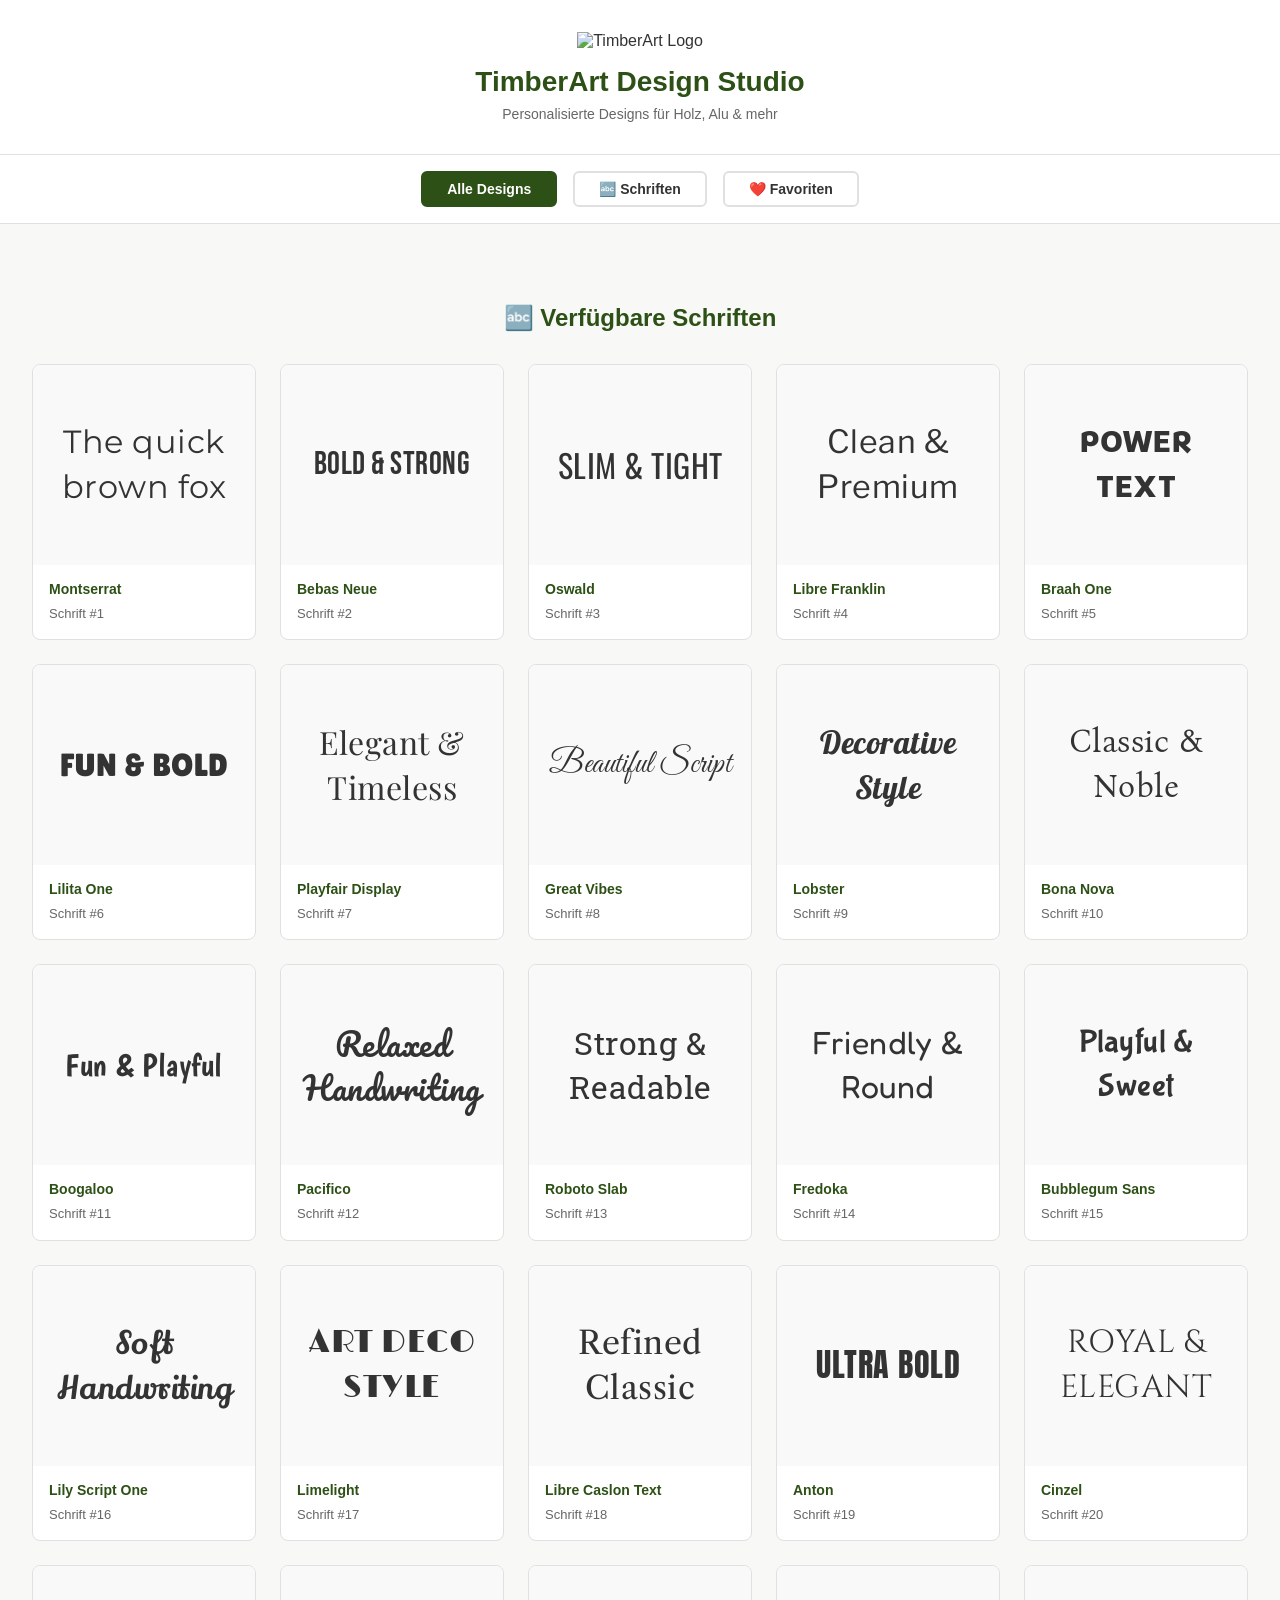
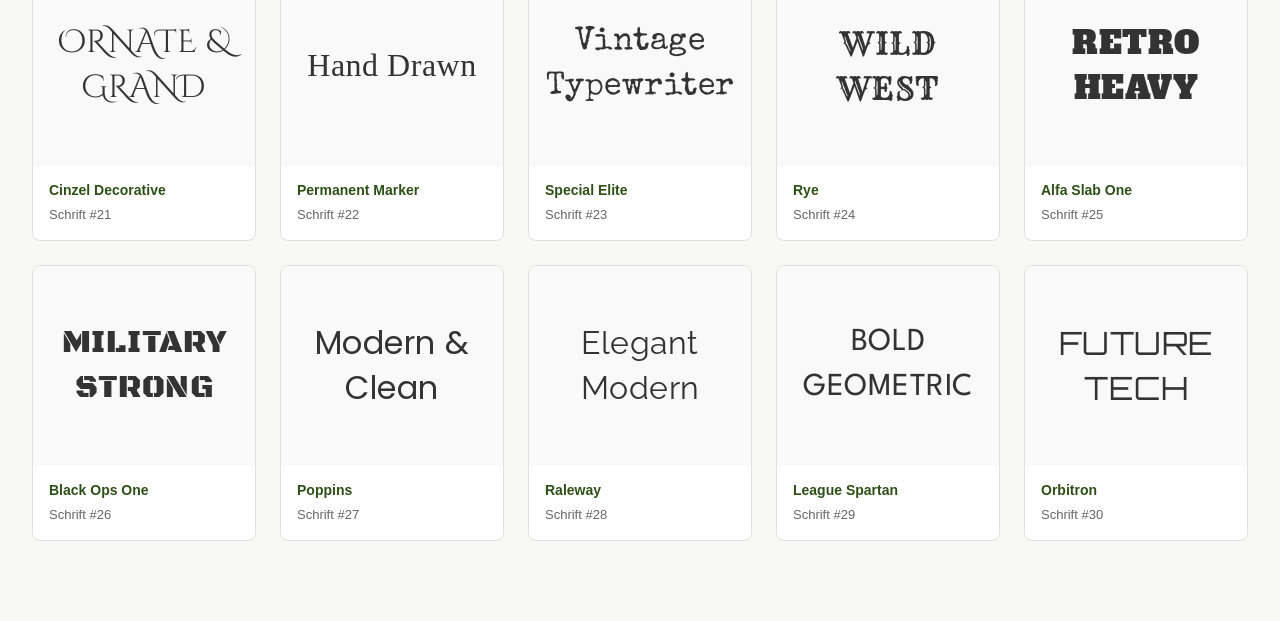
==== index.html @ 87ef123e "Add files via upload" ====
<!DOCTYPE html>
<html lang="de">
<head>
    <meta charset="UTF-8">
    <meta name="viewport" content="width=device-width, initial-scale=1.0">
    <title>TimberArt Design Studio</title>
    <link href="https://fonts.googleapis.com/css2?family=Montserrat:wght@400;600&family=Bebas+Neue&family=Oswald:wght@400;600&family=Libre+Franklin:wght@400;600&family=Braah+One&family=Lilita+One&family=Playfair+Display:wght@400;600&family=Great+Vibes&family=Lobster&family=Bona+Nova:wght@400;600&family=Boogaloo&family=Pacifico&family=Roboto+Slab:wght@400;600&family=Fredoka:wght@400;600&family=Bubblegum+Sans&family=Lily+Script+One&family=Limelight&family=Libre+Caslon+Text&family=Anton&family=Cinzel:wght@400;600&family=Cinzel+Decorative&family=Permanent+Marker&family=Special+Elite&family=Rye&family=Alfa+Slab+One&family=Black+Ops+One&family=Poppins:wght@400;600&family=Raleway:wght@400;600&family=League+Spartan:wght@400;600&family=Orbitron:wght@400;600&display=swap" rel="stylesheet">
    <style>
        * {
            margin: 0;
            padding: 0;
            box-sizing: border-box;
        }

        body {
            font-family: -apple-system, BlinkMacSystemFont, 'Segoe UI', Roboto, sans-serif;
            background: #f8f8f6;
            color: #333;
        }

        /* Header */
        header {
            background: white;
            border-bottom: 1px solid #e0e0e0;
            padding: 2rem;
            text-align: center;
        }

        header img {
            height: 96px;
            margin-bottom: 1rem;
        }

        header h1 {
            font-size: 28px;
            color: #2d5016;
            margin-bottom: 0.5rem;
        }

        header p {
            color: #666;
            font-size: 14px;
        }

        /* Navigation */
        nav {
            background: white;
            border-bottom: 1px solid #e0e0e0;
            padding: 1rem 2rem;
            display: flex;
            gap: 1rem;
            flex-wrap: wrap;
            justify-content: center;
        }

        nav button {
            background: none;
            border: 2px solid #e0e0e0;
            padding: 0.5rem 1.5rem;
            border-radius: 6px;
            cursor: pointer;
            font-size: 14px;
            font-weight: 600;
            transition: all 0.3s ease;
            color: #333;
        }

        nav button:hover {
            border-color: #2d5016;
            color: #2d5016;
        }

        nav button.active {
            background: #2d5016;
            color: white;
            border-color: #2d5016;
        }

        /* Main Content */
        main {
            max-width: 100%;
            padding: 2rem;
        }

        .category-title {
            font-size: 24px;
            color: #2d5016;
            margin-bottom: 2rem;
            text-align: center;
        }

        /* Grid Layouts */
        .grid-5 {
            display: grid;
            grid-template-columns: repeat(5, 1fr);
            gap: 1.5rem;
            margin-bottom: 3rem;
        }

        .grid-4 {
            display: grid;
            grid-template-columns: repeat(4, 1fr);
            gap: 1.5rem;
            margin-bottom: 3rem;
        }

        .grid-3 {
            display: grid;
            grid-template-columns: repeat(3, 1fr);
            gap: 1.5rem;
            margin-bottom: 3rem;
        }

        .grid-2 {
            display: grid;
            grid-template-columns: repeat(2, 1fr);
            gap: 1.5rem;
            margin-bottom: 3rem;
        }

        /* Design Cards */
        .design-card, .font-card {
            background: white;
            border-radius: 8px;
            overflow: hidden;
            cursor: pointer;
            transition: all 0.3s ease;
            border: 1px solid #e0e0e0;
            display: flex;
            flex-direction: column;
        }

        .design-card:hover, .font-card:hover {
            transform: translateY(-4px);
            box-shadow: 0 8px 24px rgba(45, 80, 22, 0.12);
            border-color: #2d5016;
        }

        .design-card img, .font-card .preview {
            width: 100%;
            height: 200px;
            object-fit: contain;
            background: #f9f9f9;
            display: flex;
            align-items: center;
            justify-content: center;
        }

        .design-card .info, .font-card .info {
            padding: 1rem;
            flex-grow: 1;
            display: flex;
            flex-direction: column;
        }

        .design-card .name, .font-card .name {
            font-weight: 600;
            color: #2d5016;
            margin-bottom: 0.5rem;
            font-size: 14px;
        }

        .design-card .description, .font-card .description {
            font-size: 13px;
            color: #666;
            line-height: 1.4;
            flex-grow: 1;
        }

        /* Favorites */
        .favorite-btn {
            position: absolute;
            top: 10px;
            right: 10px;
            background: rgba(255, 255, 255, 0.9);
            border: none;
            width: 36px;
            height: 36px;
            border-radius: 50%;
            cursor: pointer;
            font-size: 18px;
            display: flex;
            align-items: center;
            justify-content: center;
            transition: all 0.2s ease;
        }

        .design-card {
            position: relative;
        }

        .favorite-btn:hover {
            background: white;
            transform: scale(1.1);
        }

        /* Modal */
        .modal {
            display: none;
            position: fixed;
            top: 0;
            left: 0;
            width: 100%;
            height: 100%;
            background: rgba(0, 0, 0, 0.5);
            z-index: 1000;
            align-items: center;
            justify-content: center;
        }

        .modal.active {
            display: flex;
        }

        .modal-content {
            background: white;
            border-radius: 12px;
            max-width: 800px;
            width: 90%;
            max-height: 90vh;
            overflow-y: auto;
            padding: 2rem;
            position: relative;
        }

        .modal-close {
            position: absolute;
            top: 1rem;
            right: 1rem;
            background: none;
            border: none;
            font-size: 24px;
            cursor: pointer;
            color: #666;
        }

        .modal-close:hover {
            color: #2d5016;
        }

        /* Two-Step Modal */
        .modal-step {
            display: none;
        }

        .modal-step.active {
            display: block;
        }

        .modal-step h2 {
            color: #2d5016;
            margin-bottom: 1.5rem;
            font-size: 20px;
        }

        .modal-preview-grid {
            display: grid;
            grid-template-columns: repeat(2, 1fr);
            gap: 1rem;
            margin-bottom: 2rem;
        }

        .modal-preview-item {
            cursor: pointer;
            border: 2px solid #e0e0e0;
            border-radius: 8px;
            padding: 1.5rem;
            text-align: center;
            transition: all 0.2s ease;
            background: #f9f9f9;
        }

        .modal-preview-item:hover {
            border-color: #2d5016;
            background: #f0f8f0;
        }

        .modal-preview-item.selected {
            border-color: #2d5016;
            background: #e8f5e9;
        }

        .modal-preview-item .font-sample {
            font-size: 48px;
            font-weight: 400;
            margin-bottom: 1rem;
            letter-spacing: 1px;
        }

        .modal-preview-item .label {
            font-size: 12px;
            color: #666;
            font-weight: 600;
        }

        /* Form */
        .order-form {
            background: #f9f9f9;
            padding: 1.5rem;
            border-radius: 8px;
            margin-top: 2rem;
        }

        .form-group {
            margin-bottom: 1.5rem;
        }

        .form-group label {
            display: block;
            margin-bottom: 0.5rem;
            font-weight: 600;
            color: #333;
            font-size: 14px;
        }

        .form-group input,
        .form-group select,
        .form-group textarea {
            width: 100%;
            padding: 0.75rem;
            border: 1px solid #ddd;
            border-radius: 6px;
            font-family: inherit;
            font-size: 14px;
            resize: vertical;
        }

        .form-group textarea {
            min-height: 100px;
        }

        .form-group input:focus,
        .form-group select:focus,
        .form-group textarea:focus {
            outline: none;
            border-color: #2d5016;
            box-shadow: 0 0 0 3px rgba(45, 80, 22, 0.1);
        }

        /* Buttons */
        .btn-primary {
            background: #2d5016;
            color: white;
            border: none;
            padding: 0.75rem 1.5rem;
            border-radius: 6px;
            font-weight: 600;
            cursor: pointer;
            font-size: 14px;
            transition: background 0.3s ease;
        }

        .btn-primary:hover {
            background: #1f3610;
        }

        .btn-secondary {
            background: #e0e0e0;
            color: #333;
            border: none;
            padding: 0.75rem 1.5rem;
            border-radius: 6px;
            font-weight: 600;
            cursor: pointer;
            font-size: 14px;
            transition: background 0.3s ease;
            margin-right: 0.5rem;
        }

        .btn-secondary:hover {
            background: #d0d0d0;
        }

        .modal-buttons {
            display: flex;
            gap: 1rem;
            margin-top: 2rem;
            justify-content: flex-end;
        }

        /* Responsive */
        @media (max-width: 1024px) {
            .grid-5 {
                grid-template-columns: repeat(4, 1fr);
            }
            .grid-4 {
                grid-template-columns: repeat(3, 1fr);
            }
        }

        @media (max-width: 768px) {
            .grid-5, .grid-4, .grid-3 {
                grid-template-columns: repeat(2, 1fr);
            }
            .modal-preview-grid {
                grid-template-columns: 1fr;
            }
            header {
                padding: 1.5rem;
            }
            header img {
                height: 72px;
            }
            main {
                padding: 1rem;
            }
            nav {
                padding: 0.75rem;
                gap: 0.5rem;
            }
            nav button {
                padding: 0.5rem 1rem;
                font-size: 12px;
            }
        }

        @media (max-width: 480px) {
            .grid-5, .grid-4, .grid-3, .grid-2 {
                grid-template-columns: repeat(2, 1fr);
            }
            header h1 {
                font-size: 20px;
            }
            .category-title {
                font-size: 18px;
            }
        }

        .loading {
            text-align: center;
            color: #666;
            padding: 2rem;
        }

        .spinner {
            display: inline-block;
            width: 20px;
            height: 20px;
            border: 3px solid #e0e0e0;
            border-top-color: #2d5016;
            border-radius: 50%;
            animation: spin 0.8s linear infinite;
            margin-right: 0.5rem;
        }

        @keyframes spin {
            to { transform: rotate(360deg); }
        }
    </style>
</head>
<body>
    <header>
        <img id="logo" src="" alt="TimberArt Logo">
        <h1>TimberArt Design Studio</h1>
        <p>Personalisierte Designs für Holz, Alu & mehr</p>
    </header>

    <nav>
        <button class="nav-btn active" data-category="all">Alle Designs</button>
        <button class="nav-btn" data-category="designs">Design-Kategorien</button>
        <button class="nav-btn" data-category="schriften">🔤 Schriften</button>
        <button class="nav-btn" data-category="favorites">❤️ Favoriten</button>
    </nav>

    <main>
        <div id="content"></div>
    </main>

    <!-- Image Preview Modal -->
    <div id="imageModal" class="modal" style="display: none;">
        <div class="modal-content" style="max-width: 700px;">
            <button class="modal-close" onclick="closeImageModal()">✕</button>
            <img id="modalImage" src="" alt="Design" style="width: 100%; height: auto; margin-bottom: 1rem; border-radius: 8px;">
            <h2 id="modalTitle" style="font-size: 20px; margin-bottom: 0.5rem;"></h2>
            <p id="modalCategory" style="font-size: 12px; color: #666; margin-bottom: 1.5rem;"></p>
            <button class="btn-primary" onclick="closeImageModal(); openModal('font', {}, 0)" style="width: 100%; padding: 1rem; background: #2d5016; color: white; border: none; border-radius: 6px; cursor: pointer; font-weight: 600;">Zur Schrift-Vorschau</button>
        </div>
    </div>

    <!-- Modal -->
    <div id="modal" class="modal">
        <div class="modal-content">
            <button class="modal-close" onclick="closeModal()">✕</button>
            
            <!-- Step 1: Font Selection with Text Preview -->
            <div id="step1" class="modal-step active">
                <h2>🔤 Schrift Live-Vorschau</h2>
                
                <div style="background: #f9f9f9; padding: 1.5rem; border-radius: 8px; margin-bottom: 2rem;">
                    <label style="display: block; margin-bottom: 0.5rem; font-weight: 600; color: #333; font-size: 14px;">Dein Text (zum Testen):</label>
                    <input type="text" id="customText" placeholder="z.B. HEINZ, Haus Müller, Mein Haustier..." 
                           style="width: 100%; padding: 0.75rem; border: 2px solid #2d5016; border-radius: 6px; font-size: 16px; font-family: inherit;">
                    
                    <div id="livePreview" style="font-size: 64px; font-weight: 400; margin-top: 1.5rem; padding: 2rem; background: white; border-radius: 6px; text-align: center; min-height: 150px; display: flex; align-items: center; justify-content: center; word-break: break-word; border: 1px solid #e0e0e0;">
                        HEINZ
                    </div>
                </div>

                <div style="background: #f0f8f0; padding: 1.5rem; border-radius: 8px; margin-bottom: 2rem; border-left: 4px solid #2d5016;">
                    <strong style="display: block; margin-bottom: 1rem; color: #2d5016;">Komplettes Alphabet & Zahlen:</strong>
                    <div id="alphabetPreview" style="font-size: 24px; line-height: 1.8; word-break: break-word;">
                        ABCDEFGHIJKLMNOPQRSTUVWXYZ abcdefghijklmnopqrstuvwxyz 0123456789 !@#$%^&*()
                    </div>
                </div>

                <div id="fontNameDisplay" style="text-align: center; margin-bottom: 1.5rem;">
                    <strong id="selectedFontName" style="font-size: 18px; color: #2d5016;"></strong>
                </div>

                <div class="modal-buttons">
                    <button class="btn-secondary" onclick="closeModal()">Abbrechen</button>
                    <button class="btn-primary" onclick="nextStep()" id="nextBtn">Diese Schrift auswählen</button>
                </div>
            </div>

            <!-- Step 2: Order Form -->
            <div id="step2" class="modal-step">
                <h2>Bestellung abschließen</h2>
                <div id="selection-summary" style="background: #e8f5e9; margin-bottom: 1.5rem; padding: 1rem; border-radius: 8px; border-left: 4px solid #2d5016;">
                    <!-- Selected items shown here -->
                </div>
                <form class="order-form" id="orderForm" onsubmit="submitOrder(event)">
                    <div class="form-group">
                        <label>Name *</label>
                        <input type="text" name="name" required>
                    </div>
                    <div class="form-group">
                        <label>Email</label>
                        <input type="email" name="email">
                    </div>
                    <div class="form-group">
                        <label>Telefon</label>
                        <input type="tel" name="phone">
                    </div>
                    <div class="form-group">
                        <label>Nachricht / Spezialwünsche</label>
                        <textarea name="message" placeholder="Hier können Sie Ihre Wünsche eingeben..."></textarea>
                    </div>
                    <div class="modal-buttons">
                        <button type="button" class="btn-secondary" onclick="previousStep()">Zurück</button>
                        <button type="submit" class="btn-primary">Bestellung senden</button>
                    </div>
                </form>
            </div>
        </div>
    </div>

    <script>
        // Google Fonts Configuration
        const FONTS = [
            { name: "Montserrat", family: "Montserrat, sans-serif", desc: "universell, modern, Schilder, Alu, Holz", sample: "The quick brown fox" },
            { name: "Bebas Neue", family: "Bebas Neue, cursive", desc: "kräftige Headlines, Caps, Werkstatt", sample: "BOLD & STRONG" },
            { name: "Oswald", family: "Oswald, sans-serif", desc: "schmal, technisch, kleine Flächen", sample: "SLIM & TIGHT" },
            { name: "Libre Franklin", family: "Libre Franklin, sans-serif", desc: "sehr sauber, hochwertig, Produktbeschriftungen", sample: "Clean & Premium" },
            { name: "Braah One", family: "Braah One, cursive", desc: "kräftig, modern, sehr gut gravierbar", sample: "POWER TEXT" },
            { name: "Lilita One", family: "Lilita One, cursive", desc: "Caps, Geschenkartikel, plakativ", sample: "FUN & BOLD" },
            { name: "Playfair Display", family: "Playfair Display, serif", desc: "elegant, Holz, Hochzeit, Namen", sample: "Elegant & Timeless" },
            { name: "Great Vibes", family: "Great Vibes, cursive", desc: "elegante Namen und Geschenkartikel", sample: "Beautiful Script" },
            { name: "Lobster", family: "Lobster, cursive", desc: "dekorative Namen und persönliche Geschenke", sample: "Decorative Style" },
            { name: "Bona Nova", family: "Bona Nova, serif", desc: "klassisch und hochwertig", sample: "Classic & Noble" },
            { name: "Boogaloo", family: "Boogaloo, cursive", desc: "locker, auffällig, Geschenkartikel", sample: "Fun & Playful" },
            { name: "Pacifico", family: "Pacifico, cursive", desc: "handschriftlich, Namen, Freizeitdesign", sample: "Relaxed Handwriting" },
            { name: "Roboto Slab", family: "Roboto Slab, serif", desc: "robust, sehr gut lesbar", sample: "Strong & Readable" },
            { name: "Fredoka", family: "Fredoka, sans-serif", desc: "rund, freundlich, Kinder-/Tiermotive", sample: "Friendly & Round" },
            { name: "Bubblegum Sans", family: "Bubblegum Sans, cursive", desc: "verspielt, Tiere, Kinderartikel", sample: "Playful & Sweet" },
            { name: "Lily Script One", family: "Lily Script One, cursive", desc: "weiche Schreibschrift", sample: "Soft Handwriting" },
            { name: "Limelight", family: "Limelight, cursive", desc: "Art-déco, Retro-Schilder", sample: "ART DECO STYLE" },
            { name: "Libre Caslon Text", family: "Libre Caslon Text, serif", desc: "klassisch, edle Holzprodukte", sample: "Refined Classic" },
            { name: "Anton", family: "Anton, sans-serif", desc: "extrem kräftige Headlines", sample: "ULTRA BOLD" },
            { name: "Cinzel", family: "Cinzel, serif", desc: "Wappen, Familiennamen, traditionelle Designs", sample: "ROYAL & ELEGANT" },
            { name: "Cinzel Decorative", family: "Cinzel Decorative, cursive", desc: "dekorative Wappen und historische Optik", sample: "ORNATE & GRAND" },
            { name: "Permanent Marker", family: "Permanent Marker, cursive", desc: "handgemacht, rustikal", sample: "Hand Drawn" },
            { name: "Special Elite", family: "Special Elite, cursive", desc: "Schreibmaschinen-/Vintage-Look", sample: "Vintage Typewriter" },
            { name: "Rye", family: "Rye, cursive", desc: "Western, Grill, Holzschilder", sample: "WILD WEST" },
            { name: "Alfa Slab One", family: "Alfa Slab One, cursive", desc: "Retro, massive Gravur", sample: "RETRO HEAVY" },
            { name: "Black Ops One", family: "Black Ops One, cursive", desc: "Motorsport, Werkstatt, Männergeschenke", sample: "MILITARY STRONG" },
            { name: "Poppins", family: "Poppins, sans-serif", desc: "modern, sehr sauber", sample: "Modern & Clean" },
            { name: "Raleway", family: "Raleway, sans-serif", desc: "elegant-modern", sample: "Elegant Modern" },
            { name: "League Spartan", family: "League Spartan, sans-serif", desc: "Logos und kräftige Beschriftungen", sample: "BOLD GEOMETRIC" },
            { name: "Orbitron", family: "Orbitron, sans-serif", desc: "futuristisch, technisch", sample: "FUTURE TECH" }
        ];

        const CONFIG = {
            GOOGLE_API_KEY: "AIzaSyBdzRgllKmDQzHeMaeAHzJpvqHOihWpRr4",
            LOGO_FOLDER_ID: "1REBMgt9gJepkNKkknX_Y1tnL1QknCxI1",
            MAIN_FOLDER_ID: "12OdcNV5wB5S1H471D0F8th9EJ2LFrJ6G",
            FORMSPREE_KEY: "xzebgwlg"
        };

        let allDesigns = [];
        let allCategories = [];
        let favorites = [];
        let selectedFont = null;
        let currentCategory = "all";

        // Initialize
        document.addEventListener("DOMContentLoaded", () => {
            loadFavorites();
            loadLogo();
            loadContent("all");
            setupNavigation();
        });

        // Setup Navigation - dynamisch aus Google Drive Ordnern
        async function setupNavigation() {
            // Lade alle Ordner-Namen
            try {
                const folders = await fetchGoogleDriveFiles(CONFIG.MAIN_FOLDER_ID);
                allCategories = folders
                    .filter(f => f.mimeType === "application/vnd.google-apps.folder" && 
                             !f.name.includes("LOGO") && 
                             !f.name.includes("Schriften") &&
                             !f.name.includes("Fonts"))
                    .map(f => f.name)
                    .sort();
            } catch (e) {
                console.log("Categories loading error:", e);
            }
            
            // Baue Navigation dynamisch auf
            const nav = document.querySelector("nav");
            nav.innerHTML = '';
            
            // Button: Alle Designs
            let html = '<button class="nav-btn active" data-category="all">Alle Designs</button>';
            
            // Buttons: Jede Kategorie
            allCategories.forEach(category => {
                html += `<button class="nav-btn" data-category="${category}">${category}</button>`;
            });
            
            // Button: Schriften
            html += '<button class="nav-btn" data-category="schriften">🔤 Schriften</button>';
            
            // Button: Favoriten
            html += '<button class="nav-btn" data-category="favorites">❤️ Favoriten</button>';
            
            nav.innerHTML = html;
            
            // Event-Listener für alle Buttons
            document.querySelectorAll(".nav-btn").forEach(btn => {
                btn.addEventListener("click", () => {
                    document.querySelectorAll(".nav-btn").forEach(b => b.classList.remove("active"));
                    btn.classList.add("active");
                    currentCategory = btn.dataset.category;
                    loadContent(currentCategory);
                });
            });
        }

        // Load Logo
        async function loadLogo() {
            try {
                const files = await fetchGoogleDriveFiles(CONFIG.LOGO_FOLDER_ID);
                
                if (files && files.length > 0) {
                    let logoFile = files.find(f => f.name.match(/\.(jpg|jpeg|png|gif|svg)$/i));
                    
                    if (logoFile) {
                        // Google Drive Thumbnail API
                        const logoUrl = `https://drive.google.com/thumbnail?id=${logoFile.id}&sz=w200`;
                        document.getElementById("logo").src = logoUrl;
                        document.getElementById("logo").onerror = function() {
                            console.log("Logo konnte nicht geladen werden");
                        };
                    }
                }
            } catch (e) {
                console.log("Logo error:", e);
            }
        }

        // Load Content
        async function loadContent(category) {
            const content = document.getElementById("content");
            
            if (category === "all") {
                content.innerHTML = '<div class="loading"><span class="spinner"></span>Lade Inhalte...</div>';
                await loadAllContent();
                renderAllContent();
            } else if (allCategories.includes(category)) {
                // Einzelne Kategorie laden
                content.innerHTML = '<div class="loading"><span class="spinner"></span>Lade Designs...</div>';
                await loadCategoryContent(category);
                renderCategoryContent(category);
            } else if (category === "schriften") {
                renderFonts();
            } else if (category === "favorites") {
                renderFavorites();
            }
        }

        // Load All Content
        async function loadAllContent() {
            try {
                allDesigns = []; // Leere alte Designs
                const folders = await fetchGoogleDriveFiles(CONFIG.MAIN_FOLDER_ID);
                
                // Lade nur echte Design-Ordner (nicht LOGO, nicht Schriften)
                for (const folder of folders) {
                    if (folder.mimeType === "application/vnd.google-apps.folder" && 
                        !folder.name.includes("LOGO") && 
                        !folder.name.includes("Schriften") &&
                        !folder.name.includes("Fonts")) {
                        
                        const images = await fetchGoogleDriveFiles(folder.id);
                        for (const img of images) {
                            if (img.name.match(/\.(jpg|jpeg|png|gif)$/i)) {
                                allDesigns.push({
                                    id: img.id,
                                    name: img.name.replace(/\.[^/.]+$/, ""),
                                    category: folder.name,
                                    url: `https://drive.google.com/thumbnail?id=${img.id}&sz=w600`
                                });
                            }
                        }
                    }
                }
            } catch (e) {
                console.log("Content loading error:", e);
            }
        }

        // Load Single Category Content
        async function loadCategoryContent(categoryName) {
            try {
                allDesigns = []; // Leere alte Designs
                const folders = await fetchGoogleDriveFiles(CONFIG.MAIN_FOLDER_ID);
                const categoryFolder = folders.find(f => f.name === categoryName);
                
                if (categoryFolder) {
                    const images = await fetchGoogleDriveFiles(categoryFolder.id);
                    for (const img of images) {
                        if (img.name.match(/\.(jpg|jpeg|png|gif)$/i)) {
                            allDesigns.push({
                                id: img.id,
                                name: img.name.replace(/\.[^/.]+$/, ""),
                                category: categoryName,
                                url: `https://drive.google.com/thumbnail?id=${img.id}&sz=w600`
                            });
                        }
                    }
                }
            } catch (e) {
                console.log("Category loading error:", e);
            }
        }
        
        // Render Single Category
        function renderCategoryContent(categoryName) {
            const content = document.getElementById("content");
            const designs = allDesigns.filter(d => d.category === categoryName);
            
            let html = `<h2 class="category-title">${categoryName}</h2><div class="grid-5">`;
            designs.forEach(item => {
                html += renderDesignCard(item);
            });
            html += `</div>`;
            
            content.innerHTML = html || '<p style="text-align: center; padding: 2rem;">Keine Designs gefunden</p>';
            attachEventListeners();
        }

        // Fetch Google Drive Files
        async function fetchGoogleDriveFiles(folderId) {
            try {
                const response = await fetch(
                    `https://www.googleapis.com/drive/v3/files?q='${folderId}'+in+parents&key=${CONFIG.GOOGLE_API_KEY}&fields=files(id,name,mimeType,size)`
                );
                
                if (!response.ok) throw new Error(`HTTP ${response.status}`);
                const data = await response.json();
                return data.files || [];
            } catch (e) {
                console.log("API Error:", e);
                return [];
            }
        }

        // Render All Content
        function renderAllContent() {
            const content = document.getElementById("content");
            let html = "";

            if (allDesigns.length > 0) {
                html += '<h2 class="category-title">Design-Kategorien</h2>';
                const grouped = {};
                allDesigns.forEach(d => {
                    if (!grouped[d.category]) grouped[d.category] = [];
                    grouped[d.category].push(d);
                });

                for (const [category, items] of Object.entries(grouped)) {
                    html += `<h3 style="font-size: 18px; color: #2d5016; margin-top: 2rem; margin-bottom: 1rem;">${category}</h3>`;
                    html += `<div class="grid-5">`;
                    items.forEach(item => {
                        html += renderDesignCard(item);
                    });
                    html += `</div>`;
                }
            }

            html += '<h2 class="category-title" style="margin-top: 3rem;">🔤 Verfügbare Schriften</h2>';
            html += `<div class="grid-5">`;
            FONTS.forEach((font, i) => {
                html += renderFontCard(font, i);
            });
            html += `</div>`;

            content.innerHTML = html || '<p style="text-align: center; padding: 2rem; color: #999;">Keine Inhalte verfügbar</p>';
            attachEventListeners();
        }

        // Render Designs
        function renderDesigns() {
            const content = document.getElementById("content");
            const grouped = {};
            
            allDesigns.forEach(d => {
                if (!grouped[d.category]) grouped[d.category] = [];
                grouped[d.category].push(d);
            });

            let html = "";
            for (const [category, items] of Object.entries(grouped)) {
                html += `<h2 class="category-title">${category}</h2>`;
                html += `<div class="grid-5">`;
                items.forEach(item => {
                    html += renderDesignCard(item);
                });
                html += `</div>`;
            }

            content.innerHTML = html || '<p style="text-align: center; padding: 2rem;">Keine Designs gefunden</p>';
            attachEventListeners();
        }

        // Render Fonts
        function renderFonts() {
            const content = document.getElementById("content");
            
            let html = '<h2 class="category-title">🔤 Verfügbare Schriften (30)</h2><div class="grid-5">';
            FONTS.forEach((font, i) => {
                html += renderFontCard(font, i);
            });
            html += '</div>';
            
            content.innerHTML = html;
            attachEventListeners();
        }

        // Render Design Card
        function renderDesignCard(design) {
            const isFavorite = favorites.includes(design.id);
            return `
                <div class="design-card" onclick="openImageModal('${design.id}', '${design.name}', '${design.category}')">
                    <button class="favorite-btn" onclick="toggleFavorite(event, '${design.id}'); return false;">
                        ${isFavorite ? "❤️" : "🤍"}
                    </button>
                    <img src="${design.url}" alt="${design.name}" onerror="this.src='data:image/svg+xml,%3Csvg xmlns=%22http://www.w3.org/2000/svg%22 width=%22400%22 height=%22400%22%3E%3Crect fill=%22%23f0f0f0%22 width=%22400%22 height=%22400%22/%3E%3C/svg%3E'">
                    <div class="info">
                        <div class="name">${design.name}</div>
                        <div class="description">${design.category}</div>
                    </div>
                </div>
            `;
        }

        // Render Font Card
        function renderFontCard(font, index) {
            return `
                <div class="font-card" onclick="openModal('font', ${JSON.stringify(font).replace(/"/g, '&quot;')}, ${index})">
                    <div class="preview">
                        <div style="font-family: ${font.family}; font-size: 32px; font-weight: 400; letter-spacing: 0.5px; line-height: 1.4; word-break: break-word; padding: 1rem; text-align: center;">${font.sample}</div>
                    </div>
                    <div class="info">
                        <div class="name">${font.name}</div>
                        <div class="description">Schrift #${index + 1}</div>
                    </div>
                </div>
            `;
        }

        // Store selected design
        let selectedDesign = {
            id: null,
            name: null,
            fullPath: null
        };

        // Step 1: Open Image Preview Modal
        function openImageModal(imageId, imageName, fullPath) {
            selectedDesign = {
                id: imageId,
                name: imageName,
                fullPath: fullPath
            };
            
            document.getElementById('modalImage').src = `https://drive.google.com/thumbnail?id=${imageId}&sz=w1000`;
            document.getElementById('modalTitle').textContent = imageName;
            document.getElementById('modalCategory').textContent = fullPath;
            
            document.getElementById('imageModal').classList.add('active');
        }

        function closeImageModal() {
            document.getElementById('imageModal').classList.remove('active');
        }

        // Open Modal with Font Preview
        function openModal(type, font, index) {
            const modal = document.getElementById("modal");
            selectedFont = { ...font, index: index + 1, customText: "HEINZ" };
            
            // Setup text input
            const textInput = document.getElementById("customText");
            textInput.value = "HEINZ";
            textInput.oninput = updateLivePreview;
            
            // Display font name
            document.getElementById("selectedFontName").textContent = `${font.name} (#${index + 1})`;
            
            // Update previews
            updateLivePreview();
            
            document.getElementById("step1").classList.add("active");
            document.getElementById("step2").classList.remove("active");
            modal.classList.add("active");
        }

        // Update Live Preview
        function updateLivePreview() {
            const text = document.getElementById("customText").value || "HEINZ";
            selectedFont.customText = text;
            
            const preview = document.getElementById("livePreview");
            const alphabet = document.getElementById("alphabetPreview");
            
            preview.style.fontFamily = selectedFont.family;
            alphabet.style.fontFamily = selectedFont.family;
            
            preview.textContent = text;
            alphabet.textContent = "ABCDEFGHIJKLMNOPQRSTUVWXYZ abcdefghijklmnopqrstuvwxyz 0123456789 !@#$%^&*()";
        }

        // Next Step
        function nextStep() {
            if (!selectedFont) return;
            
            document.getElementById("step1").classList.remove("active");
            document.getElementById("step2").classList.add("active");
            
            const summary = document.getElementById("selection-summary");
            summary.innerHTML = `
                <strong style="display: block; margin-bottom: 0.5rem;">✅ Gewählte Schrift:</strong>
                <div style="font-family: ${selectedFont.family}; font-size: 48px; margin-bottom: 1rem; line-height: 1.4; word-break: break-word;">${selectedFont.customText}</div>
                <div style="font-size: 14px; color: #666;">
                    <strong>${selectedFont.name}</strong> (Schrift #${selectedFont.index})<br>
                    <span style="font-size: 12px;">Dein Text: "${selectedFont.customText}"</span>
                </div>
            `;
        }

        // Previous Step
        function previousStep() {
            document.getElementById("step1").classList.add("active");
            document.getElementById("step2").classList.remove("active");
        }

        // Close Modal
        function closeModal() {
            document.getElementById("modal").classList.remove("active");
            selectedFont = null;
        }

        // Submit Order
        async function submitOrder(e) {
            e.preventDefault();
            
            const formData = new FormData(e.target);
            const data = {
                name: formData.get("name"),
                email: formData.get("email"),
                phone: formData.get("phone"),
                message: formData.get("message"),
                selectedFont: `${selectedFont.name} (#${selectedFont.index})`,
                customText: selectedFont.customText
            };

            try {
                const response = await fetch(`https://formspree.io/f/${CONFIG.FORMSPREE_KEY}`, {
                    method: "POST",
                    headers: { "Content-Type": "application/json" },
                    body: JSON.stringify(data)
                });

                if (response.ok) {
                    alert("✅ Bestellung gesendet! Wir melden uns bald bei Ihnen.");
                    closeModal();
                    e.target.reset();
                } else {
                    alert("❌ Fehler beim Senden. Bitte versuchen Sie es später erneut.");
                }
            } catch (err) {
                alert("❌ Fehler: " + err.message);
            }
        }

        // Favorites
        function loadFavorites() {
            const saved = localStorage.getItem("timberart-favorites");
            favorites = saved ? JSON.parse(saved) : [];
        }

        function saveFavorites() {
            localStorage.setItem("timberart-favorites", JSON.stringify(favorites));
        }

        function toggleFavorite(e, id) {
            e.stopPropagation();
            if (favorites.includes(id)) {
                favorites = favorites.filter(f => f !== id);
            } else {
                favorites.push(id);
            }
            saveFavorites();
            loadContent(currentCategory);
        }

        function renderFavorites() {
            const content = document.getElementById("content");
            if (favorites.length === 0) {
                content.innerHTML = '<p style="text-align: center; padding: 2rem; color: #999;">Keine Favoriten gespeichert</p>';
                return;
            }

            let html = '<h2 class="category-title">❤️ Meine Favoriten</h2><div class="grid-5">';
            allDesigns.forEach(design => {
                if (favorites.includes(design.id)) {
                    html += renderDesignCard(design);
                }
            });
            html += '</div>';
            
            content.innerHTML = html;
            attachEventListeners();
        }

        function attachEventListeners() {
            // Events already attached via onclick
        }

        // Close modals on ESC key
        document.addEventListener('keydown', (e) => {
            if (e.key === 'Escape') {
                closeImageModal();
                closeModal();
            }
        });
    </script>
</body>
</html>
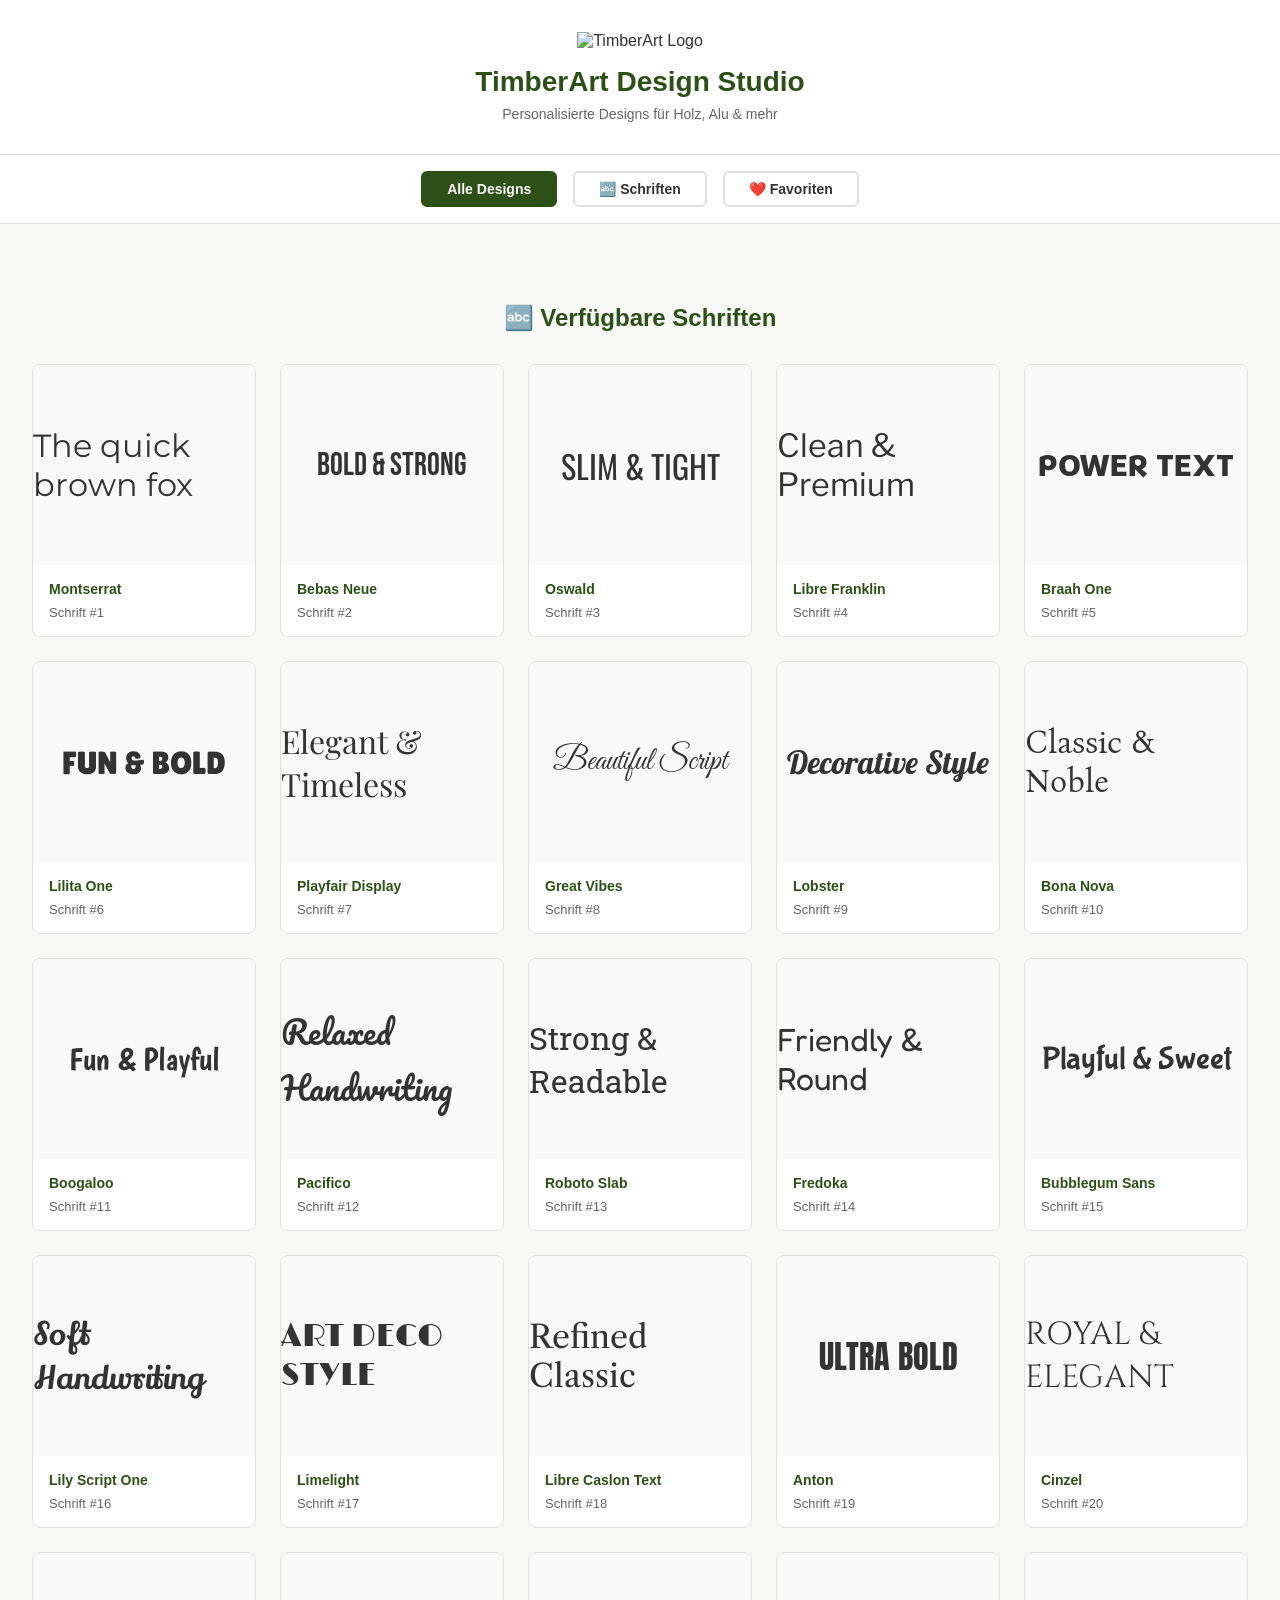
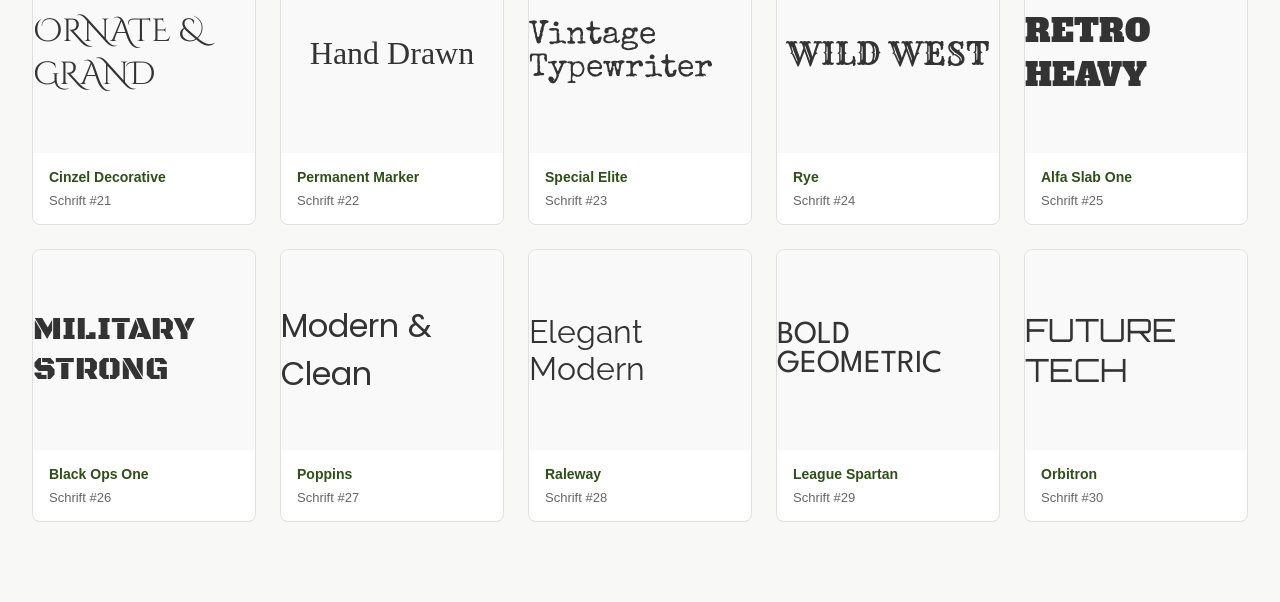
==== commit a444b3a4: "Create index.html" ====
--- a/index.html
+++ b/index.html
@@ -18,7 +18,6 @@
             color: #333;
         }
 
-        /* Header */
         header {
             background: white;
             border-bottom: 1px solid #e0e0e0;
@@ -42,7 +41,6 @@
             font-size: 14px;
         }
 
-        /* Navigation */
         nav {
             background: white;
             border-bottom: 1px solid #e0e0e0;
@@ -76,7 +74,6 @@
             border-color: #2d5016;
         }
 
-        /* Main Content */
         main {
             max-width: 100%;
             padding: 2rem;
@@ -89,7 +86,6 @@
             text-align: center;
         }
 
-        /* Grid Layouts */
         .grid-5 {
             display: grid;
             grid-template-columns: repeat(5, 1fr);
@@ -111,14 +107,6 @@
             margin-bottom: 3rem;
         }
 
-        .grid-2 {
-            display: grid;
-            grid-template-columns: repeat(2, 1fr);
-            gap: 1.5rem;
-            margin-bottom: 3rem;
-        }
-
-        /* Design Cards */
         .design-card, .font-card {
             background: white;
             border-radius: 8px;
@@ -126,8 +114,7 @@
             cursor: pointer;
             transition: all 0.3s ease;
             border: 1px solid #e0e0e0;
-            display: flex;
-            flex-direction: column;
+            position: relative;
         }
 
         .design-card:hover, .font-card:hover {
@@ -148,9 +135,6 @@
 
         .design-card .info, .font-card .info {
             padding: 1rem;
-            flex-grow: 1;
-            display: flex;
-            flex-direction: column;
         }
 
         .design-card .name, .font-card .name {
@@ -163,11 +147,8 @@
         .design-card .description, .font-card .description {
             font-size: 13px;
             color: #666;
-            line-height: 1.4;
-            flex-grow: 1;
-        }
-
-        /* Favorites */
+        }
+
         .favorite-btn {
             position: absolute;
             top: 10px;
@@ -185,16 +166,11 @@
             transition: all 0.2s ease;
         }
 
-        .design-card {
-            position: relative;
-        }
-
         .favorite-btn:hover {
             background: white;
             transform: scale(1.1);
         }
 
-        /* Modal */
         .modal {
             display: none;
             position: fixed;
@@ -238,7 +214,6 @@
             color: #2d5016;
         }
 
-        /* Two-Step Modal */
         .modal-step {
             display: none;
         }
@@ -253,47 +228,6 @@
             font-size: 20px;
         }
 
-        .modal-preview-grid {
-            display: grid;
-            grid-template-columns: repeat(2, 1fr);
-            gap: 1rem;
-            margin-bottom: 2rem;
-        }
-
-        .modal-preview-item {
-            cursor: pointer;
-            border: 2px solid #e0e0e0;
-            border-radius: 8px;
-            padding: 1.5rem;
-            text-align: center;
-            transition: all 0.2s ease;
-            background: #f9f9f9;
-        }
-
-        .modal-preview-item:hover {
-            border-color: #2d5016;
-            background: #f0f8f0;
-        }
-
-        .modal-preview-item.selected {
-            border-color: #2d5016;
-            background: #e8f5e9;
-        }
-
-        .modal-preview-item .font-sample {
-            font-size: 48px;
-            font-weight: 400;
-            margin-bottom: 1rem;
-            letter-spacing: 1px;
-        }
-
-        .modal-preview-item .label {
-            font-size: 12px;
-            color: #666;
-            font-weight: 600;
-        }
-
-        /* Form */
         .order-form {
             background: #f9f9f9;
             padding: 1.5rem;
@@ -314,7 +248,6 @@
         }
 
         .form-group input,
-        .form-group select,
         .form-group textarea {
             width: 100%;
             padding: 0.75rem;
@@ -322,22 +255,20 @@
             border-radius: 6px;
             font-family: inherit;
             font-size: 14px;
-            resize: vertical;
         }
 
         .form-group textarea {
             min-height: 100px;
+            resize: vertical;
         }
 
         .form-group input:focus,
-        .form-group select:focus,
         .form-group textarea:focus {
             outline: none;
             border-color: #2d5016;
             box-shadow: 0 0 0 3px rgba(45, 80, 22, 0.1);
         }
 
-        /* Buttons */
         .btn-primary {
             background: #2d5016;
             color: white;
@@ -348,6 +279,7 @@
             cursor: pointer;
             font-size: 14px;
             transition: background 0.3s ease;
+            width: 100%;
         }
 
         .btn-primary:hover {
@@ -363,7 +295,6 @@
             font-weight: 600;
             cursor: pointer;
             font-size: 14px;
-            transition: background 0.3s ease;
             margin-right: 0.5rem;
         }
 
@@ -378,52 +309,16 @@
             justify-content: flex-end;
         }
 
-        /* Responsive */
         @media (max-width: 1024px) {
-            .grid-5 {
-                grid-template-columns: repeat(4, 1fr);
-            }
-            .grid-4 {
-                grid-template-columns: repeat(3, 1fr);
-            }
+            .grid-5 { grid-template-columns: repeat(4, 1fr); }
+            .grid-4 { grid-template-columns: repeat(3, 1fr); }
         }
 
         @media (max-width: 768px) {
-            .grid-5, .grid-4, .grid-3 {
-                grid-template-columns: repeat(2, 1fr);
-            }
-            .modal-preview-grid {
-                grid-template-columns: 1fr;
-            }
-            header {
-                padding: 1.5rem;
-            }
-            header img {
-                height: 72px;
-            }
-            main {
-                padding: 1rem;
-            }
-            nav {
-                padding: 0.75rem;
-                gap: 0.5rem;
-            }
-            nav button {
-                padding: 0.5rem 1rem;
-                font-size: 12px;
-            }
-        }
-
-        @media (max-width: 480px) {
-            .grid-5, .grid-4, .grid-3, .grid-2 {
-                grid-template-columns: repeat(2, 1fr);
-            }
-            header h1 {
-                font-size: 20px;
-            }
-            .category-title {
-                font-size: 18px;
-            }
+            .grid-5, .grid-4, .grid-3 { grid-template-columns: repeat(2, 1fr); }
+            header { padding: 1.5rem; }
+            header img { height: 72px; }
+            main { padding: 1rem; }
         }
 
         .loading {
@@ -467,29 +362,28 @@
     </main>
 
     <!-- Image Preview Modal -->
-    <div id="imageModal" class="modal" style="display: none;">
+    <div id="imageModal" class="modal">
         <div class="modal-content" style="max-width: 700px;">
             <button class="modal-close" onclick="closeImageModal()">✕</button>
             <img id="modalImage" src="" alt="Design" style="width: 100%; height: auto; margin-bottom: 1rem; border-radius: 8px;">
             <h2 id="modalTitle" style="font-size: 20px; margin-bottom: 0.5rem;"></h2>
             <p id="modalCategory" style="font-size: 12px; color: #666; margin-bottom: 1.5rem;"></p>
-            <button class="btn-primary" onclick="closeImageModal(); openModal('font', {}, 0)" style="width: 100%; padding: 1rem; background: #2d5016; color: white; border: none; border-radius: 6px; cursor: pointer; font-weight: 600;">Zur Schrift-Vorschau</button>
+            <button class="btn-primary" onclick="closeImageModal(); setTimeout(() => { openModal('font', FONTS[0], 0); }, 100)">Zur Schrift-Vorschau</button>
         </div>
     </div>
 
-    <!-- Modal -->
+    <!-- Font Modal -->
     <div id="modal" class="modal">
         <div class="modal-content">
             <button class="modal-close" onclick="closeModal()">✕</button>
             
-            <!-- Step 1: Font Selection with Text Preview -->
             <div id="step1" class="modal-step active">
                 <h2>🔤 Schrift Live-Vorschau</h2>
                 
                 <div style="background: #f9f9f9; padding: 1.5rem; border-radius: 8px; margin-bottom: 2rem;">
                     <label style="display: block; margin-bottom: 0.5rem; font-weight: 600; color: #333; font-size: 14px;">Dein Text (zum Testen):</label>
-                    <input type="text" id="customText" placeholder="z.B. HEINZ, Haus Müller, Mein Haustier..." 
-                           style="width: 100%; padding: 0.75rem; border: 2px solid #2d5016; border-radius: 6px; font-size: 16px; font-family: inherit;">
+                    <input type="text" id="customText" placeholder="z.B. HEINZ, Haus Müller..." 
+                           style="width: 100%; padding: 0.75rem; border: 2px solid #2d5016; border-radius: 6px; font-size: 16px;">
                     
                     <div id="livePreview" style="font-size: 64px; font-weight: 400; margin-top: 1.5rem; padding: 2rem; background: white; border-radius: 6px; text-align: center; min-height: 150px; display: flex; align-items: center; justify-content: center; word-break: break-word; border: 1px solid #e0e0e0;">
                         HEINZ
@@ -509,16 +403,13 @@
 
                 <div class="modal-buttons">
                     <button class="btn-secondary" onclick="closeModal()">Abbrechen</button>
-                    <button class="btn-primary" onclick="nextStep()" id="nextBtn">Diese Schrift auswählen</button>
+                    <button class="btn-primary" onclick="nextStep()">Diese Schrift auswählen</button>
                 </div>
             </div>
 
-            <!-- Step 2: Order Form -->
             <div id="step2" class="modal-step">
                 <h2>Bestellung abschließen</h2>
-                <div id="selection-summary" style="background: #e8f5e9; margin-bottom: 1.5rem; padding: 1rem; border-radius: 8px; border-left: 4px solid #2d5016;">
-                    <!-- Selected items shown here -->
-                </div>
+                <div id="selection-summary" style="background: #e8f5e9; margin-bottom: 1.5rem; padding: 1rem; border-radius: 8px; border-left: 4px solid #2d5016;"></div>
                 <form class="order-form" id="orderForm" onsubmit="submitOrder(event)">
                     <div class="form-group">
                         <label>Name *</label>
@@ -533,8 +424,8 @@
                         <input type="tel" name="phone">
                     </div>
                     <div class="form-group">
-                        <label>Nachricht / Spezialwünsche</label>
-                        <textarea name="message" placeholder="Hier können Sie Ihre Wünsche eingeben..."></textarea>
+                        <label>Nachricht</label>
+                        <textarea name="message" placeholder="Spezialwünsche..."></textarea>
                     </div>
                     <div class="modal-buttons">
                         <button type="button" class="btn-secondary" onclick="previousStep()">Zurück</button>
@@ -546,38 +437,37 @@
     </div>
 
     <script>
-        // Google Fonts Configuration
         const FONTS = [
-            { name: "Montserrat", family: "Montserrat, sans-serif", desc: "universell, modern, Schilder, Alu, Holz", sample: "The quick brown fox" },
-            { name: "Bebas Neue", family: "Bebas Neue, cursive", desc: "kräftige Headlines, Caps, Werkstatt", sample: "BOLD & STRONG" },
-            { name: "Oswald", family: "Oswald, sans-serif", desc: "schmal, technisch, kleine Flächen", sample: "SLIM & TIGHT" },
-            { name: "Libre Franklin", family: "Libre Franklin, sans-serif", desc: "sehr sauber, hochwertig, Produktbeschriftungen", sample: "Clean & Premium" },
-            { name: "Braah One", family: "Braah One, cursive", desc: "kräftig, modern, sehr gut gravierbar", sample: "POWER TEXT" },
-            { name: "Lilita One", family: "Lilita One, cursive", desc: "Caps, Geschenkartikel, plakativ", sample: "FUN & BOLD" },
-            { name: "Playfair Display", family: "Playfair Display, serif", desc: "elegant, Holz, Hochzeit, Namen", sample: "Elegant & Timeless" },
-            { name: "Great Vibes", family: "Great Vibes, cursive", desc: "elegante Namen und Geschenkartikel", sample: "Beautiful Script" },
-            { name: "Lobster", family: "Lobster, cursive", desc: "dekorative Namen und persönliche Geschenke", sample: "Decorative Style" },
+            { name: "Montserrat", family: "Montserrat, sans-serif", desc: "universell, modern", sample: "The quick brown fox" },
+            { name: "Bebas Neue", family: "Bebas Neue, cursive", desc: "kräftige Headlines", sample: "BOLD & STRONG" },
+            { name: "Oswald", family: "Oswald, sans-serif", desc: "schmal, technisch", sample: "SLIM & TIGHT" },
+            { name: "Libre Franklin", family: "Libre Franklin, sans-serif", desc: "sehr sauber, hochwertig", sample: "Clean & Premium" },
+            { name: "Braah One", family: "Braah One, cursive", desc: "kräftig, modern", sample: "POWER TEXT" },
+            { name: "Lilita One", family: "Lilita One, cursive", desc: "Caps, plakativ", sample: "FUN & BOLD" },
+            { name: "Playfair Display", family: "Playfair Display, serif", desc: "elegant, Holz", sample: "Elegant & Timeless" },
+            { name: "Great Vibes", family: "Great Vibes, cursive", desc: "elegante Namen", sample: "Beautiful Script" },
+            { name: "Lobster", family: "Lobster, cursive", desc: "dekorative Namen", sample: "Decorative Style" },
             { name: "Bona Nova", family: "Bona Nova, serif", desc: "klassisch und hochwertig", sample: "Classic & Noble" },
-            { name: "Boogaloo", family: "Boogaloo, cursive", desc: "locker, auffällig, Geschenkartikel", sample: "Fun & Playful" },
-            { name: "Pacifico", family: "Pacifico, cursive", desc: "handschriftlich, Namen, Freizeitdesign", sample: "Relaxed Handwriting" },
-            { name: "Roboto Slab", family: "Roboto Slab, serif", desc: "robust, sehr gut lesbar", sample: "Strong & Readable" },
-            { name: "Fredoka", family: "Fredoka, sans-serif", desc: "rund, freundlich, Kinder-/Tiermotive", sample: "Friendly & Round" },
-            { name: "Bubblegum Sans", family: "Bubblegum Sans, cursive", desc: "verspielt, Tiere, Kinderartikel", sample: "Playful & Sweet" },
+            { name: "Boogaloo", family: "Boogaloo, cursive", desc: "locker, auffällig", sample: "Fun & Playful" },
+            { name: "Pacifico", family: "Pacifico, cursive", desc: "handschriftlich", sample: "Relaxed Handwriting" },
+            { name: "Roboto Slab", family: "Roboto Slab, serif", desc: "robust, lesbar", sample: "Strong & Readable" },
+            { name: "Fredoka", family: "Fredoka, sans-serif", desc: "rund, freundlich", sample: "Friendly & Round" },
+            { name: "Bubblegum Sans", family: "Bubblegum Sans, cursive", desc: "verspielt", sample: "Playful & Sweet" },
             { name: "Lily Script One", family: "Lily Script One, cursive", desc: "weiche Schreibschrift", sample: "Soft Handwriting" },
-            { name: "Limelight", family: "Limelight, cursive", desc: "Art-déco, Retro-Schilder", sample: "ART DECO STYLE" },
-            { name: "Libre Caslon Text", family: "Libre Caslon Text, serif", desc: "klassisch, edle Holzprodukte", sample: "Refined Classic" },
-            { name: "Anton", family: "Anton, sans-serif", desc: "extrem kräftige Headlines", sample: "ULTRA BOLD" },
-            { name: "Cinzel", family: "Cinzel, serif", desc: "Wappen, Familiennamen, traditionelle Designs", sample: "ROYAL & ELEGANT" },
-            { name: "Cinzel Decorative", family: "Cinzel Decorative, cursive", desc: "dekorative Wappen und historische Optik", sample: "ORNATE & GRAND" },
+            { name: "Limelight", family: "Limelight, cursive", desc: "Art-déco, Retro", sample: "ART DECO STYLE" },
+            { name: "Libre Caslon Text", family: "Libre Caslon Text, serif", desc: "klassisch, edle Holz", sample: "Refined Classic" },
+            { name: "Anton", family: "Anton, sans-serif", desc: "extrem kräftig", sample: "ULTRA BOLD" },
+            { name: "Cinzel", family: "Cinzel, serif", desc: "Wappen, Familiennamen", sample: "ROYAL & ELEGANT" },
+            { name: "Cinzel Decorative", family: "Cinzel Decorative, cursive", desc: "dekorative Wappen", sample: "ORNATE & GRAND" },
             { name: "Permanent Marker", family: "Permanent Marker, cursive", desc: "handgemacht, rustikal", sample: "Hand Drawn" },
-            { name: "Special Elite", family: "Special Elite, cursive", desc: "Schreibmaschinen-/Vintage-Look", sample: "Vintage Typewriter" },
-            { name: "Rye", family: "Rye, cursive", desc: "Western, Grill, Holzschilder", sample: "WILD WEST" },
+            { name: "Special Elite", family: "Special Elite, cursive", desc: "Vintage-Look", sample: "Vintage Typewriter" },
+            { name: "Rye", family: "Rye, cursive", desc: "Western, Grill", sample: "WILD WEST" },
             { name: "Alfa Slab One", family: "Alfa Slab One, cursive", desc: "Retro, massive Gravur", sample: "RETRO HEAVY" },
-            { name: "Black Ops One", family: "Black Ops One, cursive", desc: "Motorsport, Werkstatt, Männergeschenke", sample: "MILITARY STRONG" },
-            { name: "Poppins", family: "Poppins, sans-serif", desc: "modern, sehr sauber", sample: "Modern & Clean" },
+            { name: "Black Ops One", family: "Black Ops One, cursive", desc: "Motorsport, Werkstatt", sample: "MILITARY STRONG" },
+            { name: "Poppins", family: "Poppins, sans-serif", desc: "modern, sauber", sample: "Modern & Clean" },
             { name: "Raleway", family: "Raleway, sans-serif", desc: "elegant-modern", sample: "Elegant Modern" },
-            { name: "League Spartan", family: "League Spartan, sans-serif", desc: "Logos und kräftige Beschriftungen", sample: "BOLD GEOMETRIC" },
-            { name: "Orbitron", family: "Orbitron, sans-serif", desc: "futuristisch, technisch", sample: "FUTURE TECH" }
+            { name: "League Spartan", family: "League Spartan, sans-serif", desc: "Logos und kräftig", sample: "BOLD GEOMETRIC" },
+            { name: "Orbitron", family: "Orbitron, sans-serif", desc: "futuristisch", sample: "FUTURE TECH" }
         ];
 
         const CONFIG = {
@@ -588,12 +478,9 @@
         };
 
         let allDesigns = [];
-        let allCategories = [];
         let favorites = [];
         let selectedFont = null;
-        let currentCategory = "all";
-
-        // Initialize
+
         document.addEventListener("DOMContentLoaded", () => {
             loadFavorites();
             loadLogo();
@@ -601,68 +488,42 @@
             setupNavigation();
         });
 
-        // Setup Navigation - dynamisch aus Google Drive Ordnern
         async function setupNavigation() {
-            // Lade alle Ordner-Namen
             try {
                 const folders = await fetchGoogleDriveFiles(CONFIG.MAIN_FOLDER_ID);
-                allCategories = folders
+                const categories = folders
                     .filter(f => f.mimeType === "application/vnd.google-apps.folder" && 
-                             !f.name.includes("LOGO") && 
-                             !f.name.includes("Schriften") &&
-                             !f.name.includes("Fonts"))
+                             !f.name.includes("LOGO"))
                     .map(f => f.name)
                     .sort();
+
+                const nav = document.querySelector("nav");
+                nav.innerHTML = '<button class="nav-btn active" data-category="all" onclick="changeCategory(this, \'all\')">Alle Designs</button>';
+                
+                categories.forEach(cat => {
+                    nav.innerHTML += `<button class="nav-btn" data-category="${cat}" onclick="changeCategory(this, '${cat}')">${cat}</button>`;
+                });
+                
+                nav.innerHTML += '<button class="nav-btn" data-category="schriften" onclick="changeCategory(this, \'schriften\')">🔤 Schriften</button>';
+                nav.innerHTML += '<button class="nav-btn" data-category="favorites" onclick="changeCategory(this, \'favorites\')">❤️ Favoriten</button>';
             } catch (e) {
-                console.log("Categories loading error:", e);
-            }
-            
-            // Baue Navigation dynamisch auf
-            const nav = document.querySelector("nav");
-            nav.innerHTML = '';
-            
-            // Button: Alle Designs
-            let html = '<button class="nav-btn active" data-category="all">Alle Designs</button>';
-            
-            // Buttons: Jede Kategorie
-            allCategories.forEach(category => {
-                html += `<button class="nav-btn" data-category="${category}">${category}</button>`;
-            });
-            
-            // Button: Schriften
-            html += '<button class="nav-btn" data-category="schriften">🔤 Schriften</button>';
-            
-            // Button: Favoriten
-            html += '<button class="nav-btn" data-category="favorites">❤️ Favoriten</button>';
-            
-            nav.innerHTML = html;
-            
-            // Event-Listener für alle Buttons
-            document.querySelectorAll(".nav-btn").forEach(btn => {
-                btn.addEventListener("click", () => {
-                    document.querySelectorAll(".nav-btn").forEach(b => b.classList.remove("active"));
-                    btn.classList.add("active");
-                    currentCategory = btn.dataset.category;
-                    loadContent(currentCategory);
-                });
-            });
-        }
-
-        // Load Logo
+                console.log("Categories error:", e);
+            }
+        }
+
+        function changeCategory(btn, cat) {
+            document.querySelectorAll(".nav-btn").forEach(b => b.classList.remove("active"));
+            btn.classList.add("active");
+            loadContent(cat);
+        }
+
         async function loadLogo() {
             try {
                 const files = await fetchGoogleDriveFiles(CONFIG.LOGO_FOLDER_ID);
-                
                 if (files && files.length > 0) {
-                    let logoFile = files.find(f => f.name.match(/\.(jpg|jpeg|png|gif|svg)$/i));
-                    
+                    const logoFile = files.find(f => f.name.match(/\.(jpg|jpeg|png|gif|svg)$/i));
                     if (logoFile) {
-                        // Google Drive Thumbnail API
-                        const logoUrl = `https://drive.google.com/thumbnail?id=${logoFile.id}&sz=w200`;
-                        document.getElementById("logo").src = logoUrl;
-                        document.getElementById("logo").onerror = function() {
-                            console.log("Logo konnte nicht geladen werden");
-                        };
+                        document.getElementById("logo").src = `https://drive.google.com/uc?export=download&id=${logoFile.id}`;
                     }
                 }
             } catch (e) {
@@ -670,39 +531,30 @@
             }
         }
 
-        // Load Content
         async function loadContent(category) {
             const content = document.getElementById("content");
             
             if (category === "all") {
                 content.innerHTML = '<div class="loading"><span class="spinner"></span>Lade Inhalte...</div>';
-                await loadAllContent();
-                renderAllContent();
-            } else if (allCategories.includes(category)) {
-                // Einzelne Kategorie laden
-                content.innerHTML = '<div class="loading"><span class="spinner"></span>Lade Designs...</div>';
-                await loadCategoryContent(category);
-                renderCategoryContent(category);
+                await loadAllDesigns();
+                renderAllDesigns();
             } else if (category === "schriften") {
                 renderFonts();
             } else if (category === "favorites") {
                 renderFavorites();
-            }
-        }
-
-        // Load All Content
-        async function loadAllContent() {
+            } else {
+                content.innerHTML = '<div class="loading"><span class="spinner"></span>Lade Designs...</div>';
+                await loadCategoryDesigns(category);
+                renderCategory(category);
+            }
+        }
+
+        async function loadAllDesigns() {
             try {
-                allDesigns = []; // Leere alte Designs
+                allDesigns = [];
                 const folders = await fetchGoogleDriveFiles(CONFIG.MAIN_FOLDER_ID);
-                
-                // Lade nur echte Design-Ordner (nicht LOGO, nicht Schriften)
                 for (const folder of folders) {
-                    if (folder.mimeType === "application/vnd.google-apps.folder" && 
-                        !folder.name.includes("LOGO") && 
-                        !folder.name.includes("Schriften") &&
-                        !folder.name.includes("Fonts")) {
-                        
+                    if (folder.mimeType === "application/vnd.google-apps.folder" && !folder.name.includes("LOGO")) {
                         const images = await fetchGoogleDriveFiles(folder.id);
                         for (const img of images) {
                             if (img.name.match(/\.(jpg|jpeg|png|gif)$/i)) {
@@ -710,24 +562,22 @@
                                     id: img.id,
                                     name: img.name.replace(/\.[^/.]+$/, ""),
                                     category: folder.name,
-                                    url: `https://drive.google.com/thumbnail?id=${img.id}&sz=w600`
+                                    url: `https://drive.google.com/uc?export=download&id=${img.id}`
                                 });
                             }
                         }
                     }
                 }
             } catch (e) {
-                console.log("Content loading error:", e);
-            }
-        }
-
-        // Load Single Category Content
-        async function loadCategoryContent(categoryName) {
+                console.log("Load all designs error:", e);
+            }
+        }
+
+        async function loadCategoryDesigns(categoryName) {
             try {
-                allDesigns = []; // Leere alte Designs
+                allDesigns = [];
                 const folders = await fetchGoogleDriveFiles(CONFIG.MAIN_FOLDER_ID);
                 const categoryFolder = folders.find(f => f.name === categoryName);
-                
                 if (categoryFolder) {
                     const images = await fetchGoogleDriveFiles(categoryFolder.id);
                     for (const img of images) {
@@ -736,38 +586,21 @@
                                 id: img.id,
                                 name: img.name.replace(/\.[^/.]+$/, ""),
                                 category: categoryName,
-                                url: `https://drive.google.com/thumbnail?id=${img.id}&sz=w600`
+                                url: `https://drive.google.com/uc?export=download&id=${img.id}`
                             });
                         }
                     }
                 }
             } catch (e) {
-                console.log("Category loading error:", e);
-            }
-        }
-        
-        // Render Single Category
-        function renderCategoryContent(categoryName) {
-            const content = document.getElementById("content");
-            const designs = allDesigns.filter(d => d.category === categoryName);
-            
-            let html = `<h2 class="category-title">${categoryName}</h2><div class="grid-5">`;
-            designs.forEach(item => {
-                html += renderDesignCard(item);
-            });
-            html += `</div>`;
-            
-            content.innerHTML = html || '<p style="text-align: center; padding: 2rem;">Keine Designs gefunden</p>';
-            attachEventListeners();
-        }
-
-        // Fetch Google Drive Files
+                console.log("Load category error:", e);
+            }
+        }
+
         async function fetchGoogleDriveFiles(folderId) {
             try {
                 const response = await fetch(
-                    `https://www.googleapis.com/drive/v3/files?q='${folderId}'+in+parents&key=${CONFIG.GOOGLE_API_KEY}&fields=files(id,name,mimeType,size)`
+                    `https://www.googleapis.com/drive/v3/files?q='${folderId}'+in+parents&key=${CONFIG.GOOGLE_API_KEY}&fields=files(id,name,mimeType)`
                 );
-                
                 if (!response.ok) throw new Error(`HTTP ${response.status}`);
                 const data = await response.json();
                 return data.files || [];
@@ -777,45 +610,9 @@
             }
         }
 
-        // Render All Content
-        function renderAllContent() {
-            const content = document.getElementById("content");
-            let html = "";
-
-            if (allDesigns.length > 0) {
-                html += '<h2 class="category-title">Design-Kategorien</h2>';
-                const grouped = {};
-                allDesigns.forEach(d => {
-                    if (!grouped[d.category]) grouped[d.category] = [];
-                    grouped[d.category].push(d);
-                });
-
-                for (const [category, items] of Object.entries(grouped)) {
-                    html += `<h3 style="font-size: 18px; color: #2d5016; margin-top: 2rem; margin-bottom: 1rem;">${category}</h3>`;
-                    html += `<div class="grid-5">`;
-                    items.forEach(item => {
-                        html += renderDesignCard(item);
-                    });
-                    html += `</div>`;
-                }
-            }
-
-            html += '<h2 class="category-title" style="margin-top: 3rem;">🔤 Verfügbare Schriften</h2>';
-            html += `<div class="grid-5">`;
-            FONTS.forEach((font, i) => {
-                html += renderFontCard(font, i);
-            });
-            html += `</div>`;
-
-            content.innerHTML = html || '<p style="text-align: center; padding: 2rem; color: #999;">Keine Inhalte verfügbar</p>';
-            attachEventListeners();
-        }
-
-        // Render Designs
-        function renderDesigns() {
+        function renderAllDesigns() {
             const content = document.getElementById("content");
             const grouped = {};
-            
             allDesigns.forEach(d => {
                 if (!grouped[d.category]) grouped[d.category] = [];
                 grouped[d.category].push(d);
@@ -823,41 +620,35 @@
 
             let html = "";
             for (const [category, items] of Object.entries(grouped)) {
-                html += `<h2 class="category-title">${category}</h2>`;
+                html += `<h3 style="font-size: 18px; color: #2d5016; margin-top: 2rem; margin-bottom: 1rem;">${category}</h3>`;
                 html += `<div class="grid-5">`;
-                items.forEach(item => {
-                    html += renderDesignCard(item);
-                });
+                items.forEach(item => html += renderDesignCard(item));
                 html += `</div>`;
             }
 
-            content.innerHTML = html || '<p style="text-align: center; padding: 2rem;">Keine Designs gefunden</p>';
-            attachEventListeners();
-        }
-
-        // Render Fonts
-        function renderFonts() {
+            html += `<h2 class="category-title" style="margin-top: 3rem;">🔤 Verfügbare Schriften</h2><div class="grid-5">`;
+            FONTS.forEach((font, i) => html += renderFontCard(font, i));
+            html += `</div>`;
+
+            content.innerHTML = html;
+        }
+
+        function renderCategory(categoryName) {
             const content = document.getElementById("content");
-            
-            let html = '<h2 class="category-title">🔤 Verfügbare Schriften (30)</h2><div class="grid-5">';
-            FONTS.forEach((font, i) => {
-                html += renderFontCard(font, i);
-            });
-            html += '</div>';
-            
+            let html = `<h2 class="category-title">${categoryName}</h2><div class="grid-5">`;
+            allDesigns.forEach(item => html += renderDesignCard(item));
+            html += `</div>`;
             content.innerHTML = html;
-            attachEventListeners();
-        }
-
-        // Render Design Card
+        }
+
         function renderDesignCard(design) {
             const isFavorite = favorites.includes(design.id);
             return `
                 <div class="design-card" onclick="openImageModal('${design.id}', '${design.name}', '${design.category}')">
-                    <button class="favorite-btn" onclick="toggleFavorite(event, '${design.id}'); return false;">
+                    <button class="favorite-btn" onclick="toggleFavorite(event, '${design.id}');">
                         ${isFavorite ? "❤️" : "🤍"}
                     </button>
-                    <img src="${design.url}" alt="${design.name}" onerror="this.src='data:image/svg+xml,%3Csvg xmlns=%22http://www.w3.org/2000/svg%22 width=%22400%22 height=%22400%22%3E%3Crect fill=%22%23f0f0f0%22 width=%22400%22 height=%22400%22/%3E%3C/svg%3E'">
+                    <img src="${design.url}" alt="${design.name}" style="width: 100%; height: 200px; object-fit: contain; background: #f9f9f9;">
                     <div class="info">
                         <div class="name">${design.name}</div>
                         <div class="description">${design.category}</div>
@@ -866,12 +657,11 @@
             `;
         }
 
-        // Render Font Card
         function renderFontCard(font, index) {
             return `
-                <div class="font-card" onclick="openModal('font', ${JSON.stringify(font).replace(/"/g, '&quot;')}, ${index})">
-                    <div class="preview">
-                        <div style="font-family: ${font.family}; font-size: 32px; font-weight: 400; letter-spacing: 0.5px; line-height: 1.4; word-break: break-word; padding: 1rem; text-align: center;">${font.sample}</div>
+                <div class="font-card" onclick="openModal(font, ${index})">
+                    <div class="preview" style="font-family: ${font.family}; font-size: 32px; display: flex; align-items: center; justify-content: center;">
+                        ${font.sample}
                     </div>
                     <div class="info">
                         <div class="name">${font.name}</div>
@@ -881,25 +671,35 @@
             `;
         }
 
-        // Store selected design
-        let selectedDesign = {
-            id: null,
-            name: null,
-            fullPath: null
-        };
-
-        // Step 1: Open Image Preview Modal
+        function renderFonts() {
+            const content = document.getElementById("content");
+            let html = '<h2 class="category-title">🔤 Verfügbare Schriften (30)</h2><div class="grid-5">';
+            FONTS.forEach((font, i) => html += renderFontCard(font, i));
+            html += '</div>';
+            content.innerHTML = html;
+        }
+
+        function renderFavorites() {
+            const content = document.getElementById("content");
+            if (favorites.length === 0) {
+                content.innerHTML = '<p style="text-align: center; padding: 2rem; color: #999;">Keine Favoriten gespeichert</p>';
+                return;
+            }
+
+            let html = '<h2 class="category-title">❤️ Meine Favoriten</h2><div class="grid-5">';
+            allDesigns.forEach(design => {
+                if (favorites.includes(design.id)) {
+                    html += renderDesignCard(design);
+                }
+            });
+            html += '</div>';
+            content.innerHTML = html;
+        }
+
         function openImageModal(imageId, imageName, fullPath) {
-            selectedDesign = {
-                id: imageId,
-                name: imageName,
-                fullPath: fullPath
-            };
-            
-            document.getElementById('modalImage').src = `https://drive.google.com/thumbnail?id=${imageId}&sz=w1000`;
+            document.getElementById('modalImage').src = `https://drive.google.com/uc?export=download&id=${imageId}`;
             document.getElementById('modalTitle').textContent = imageName;
             document.getElementById('modalCategory').textContent = fullPath;
-            
             document.getElementById('imageModal').classList.add('active');
         }
 
@@ -907,49 +707,32 @@
             document.getElementById('imageModal').classList.remove('active');
         }
 
-        // Open Modal with Font Preview
-        function openModal(type, font, index) {
-            const modal = document.getElementById("modal");
+        function openModal(font, index) {
             selectedFont = { ...font, index: index + 1, customText: "HEINZ" };
-            
-            // Setup text input
-            const textInput = document.getElementById("customText");
-            textInput.value = "HEINZ";
-            textInput.oninput = updateLivePreview;
-            
-            // Display font name
+            document.getElementById("customText").value = "HEINZ";
+            document.getElementById("customText").oninput = updateLivePreview;
             document.getElementById("selectedFontName").textContent = `${font.name} (#${index + 1})`;
-            
-            // Update previews
             updateLivePreview();
-            
             document.getElementById("step1").classList.add("active");
             document.getElementById("step2").classList.remove("active");
-            modal.classList.add("active");
-        }
-
-        // Update Live Preview
+            document.getElementById("modal").classList.add("active");
+        }
+
         function updateLivePreview() {
             const text = document.getElementById("customText").value || "HEINZ";
             selectedFont.customText = text;
-            
             const preview = document.getElementById("livePreview");
             const alphabet = document.getElementById("alphabetPreview");
-            
             preview.style.fontFamily = selectedFont.family;
             alphabet.style.fontFamily = selectedFont.family;
-            
             preview.textContent = text;
             alphabet.textContent = "ABCDEFGHIJKLMNOPQRSTUVWXYZ abcdefghijklmnopqrstuvwxyz 0123456789 !@#$%^&*()";
         }
 
-        // Next Step
         function nextStep() {
             if (!selectedFont) return;
-            
             document.getElementById("step1").classList.remove("active");
             document.getElementById("step2").classList.add("active");
-            
             const summary = document.getElementById("selection-summary");
             summary.innerHTML = `
                 <strong style="display: block; margin-bottom: 0.5rem;">✅ Gewählte Schrift:</strong>
@@ -961,22 +744,18 @@
             `;
         }
 
-        // Previous Step
         function previousStep() {
             document.getElementById("step1").classList.add("active");
             document.getElementById("step2").classList.remove("active");
         }
 
-        // Close Modal
         function closeModal() {
             document.getElementById("modal").classList.remove("active");
             selectedFont = null;
         }
 
-        // Submit Order
         async function submitOrder(e) {
             e.preventDefault();
-            
             const formData = new FormData(e.target);
             const data = {
                 name: formData.get("name"),
@@ -995,62 +774,34 @@
                 });
 
                 if (response.ok) {
-                    alert("✅ Bestellung gesendet! Wir melden uns bald bei Ihnen.");
+                    alert("✅ Bestellung gesendet!");
                     closeModal();
                     e.target.reset();
                 } else {
-                    alert("❌ Fehler beim Senden. Bitte versuchen Sie es später erneut.");
+                    alert("❌ Fehler beim Senden");
                 }
             } catch (err) {
                 alert("❌ Fehler: " + err.message);
             }
         }
 
-        // Favorites
         function loadFavorites() {
             const saved = localStorage.getItem("timberart-favorites");
             favorites = saved ? JSON.parse(saved) : [];
         }
 
-        function saveFavorites() {
-            localStorage.setItem("timberart-favorites", JSON.stringify(favorites));
-        }
-
         function toggleFavorite(e, id) {
             e.stopPropagation();
-            if (favorites.includes(id)) {
-                favorites = favorites.filter(f => f !== id);
+            favorites = favorites.includes(id) ? favorites.filter(f => f !== id) : [...favorites, id];
+            localStorage.setItem("timberart-favorites", JSON.stringify(favorites));
+            const content = document.getElementById("content");
+            if (content.innerHTML.includes("Meine Favoriten")) {
+                renderFavorites();
             } else {
-                favorites.push(id);
-            }
-            saveFavorites();
-            loadContent(currentCategory);
-        }
-
-        function renderFavorites() {
-            const content = document.getElementById("content");
-            if (favorites.length === 0) {
-                content.innerHTML = '<p style="text-align: center; padding: 2rem; color: #999;">Keine Favoriten gespeichert</p>';
-                return;
-            }
-
-            let html = '<h2 class="category-title">❤️ Meine Favoriten</h2><div class="grid-5">';
-            allDesigns.forEach(design => {
-                if (favorites.includes(design.id)) {
-                    html += renderDesignCard(design);
-                }
-            });
-            html += '</div>';
-            
-            content.innerHTML = html;
-            attachEventListeners();
-        }
-
-        function attachEventListeners() {
-            // Events already attached via onclick
-        }
-
-        // Close modals on ESC key
+                loadContent("all");
+            }
+        }
+
         document.addEventListener('keydown', (e) => {
             if (e.key === 'Escape') {
                 closeImageModal();
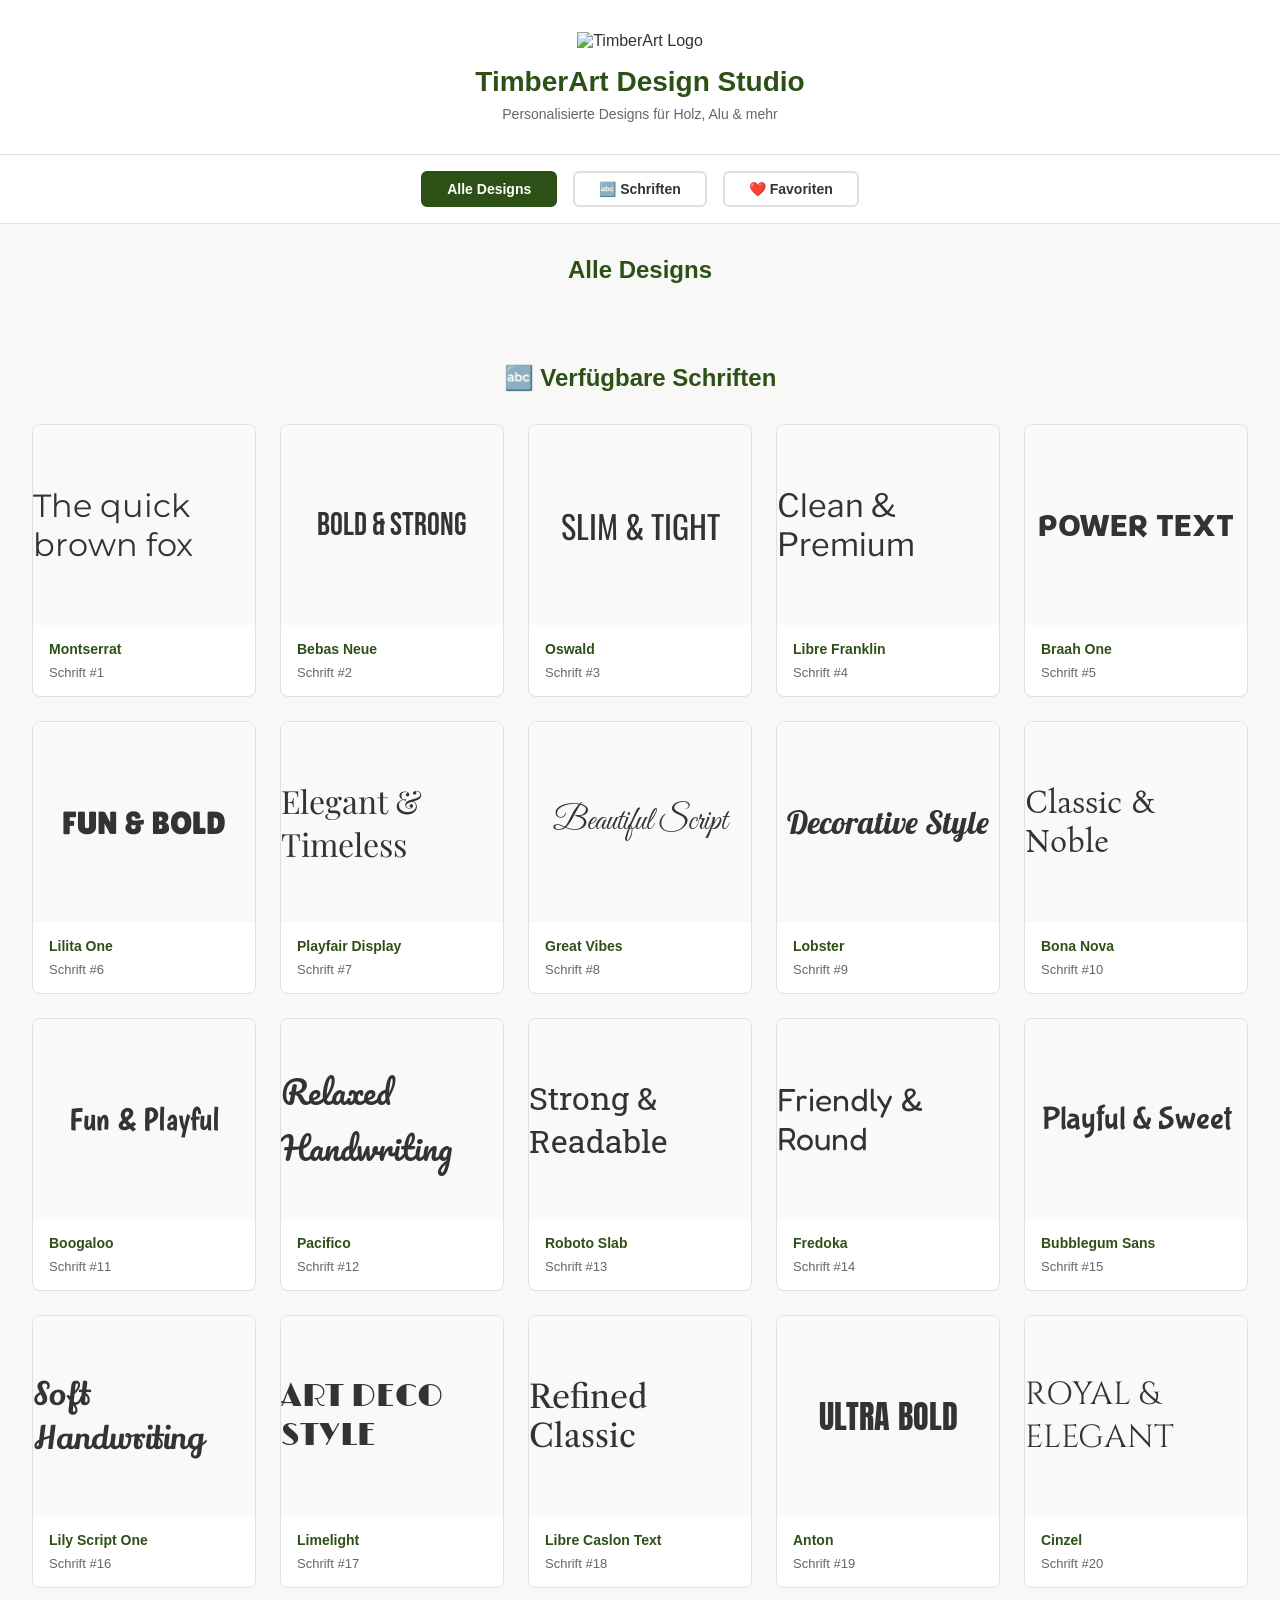
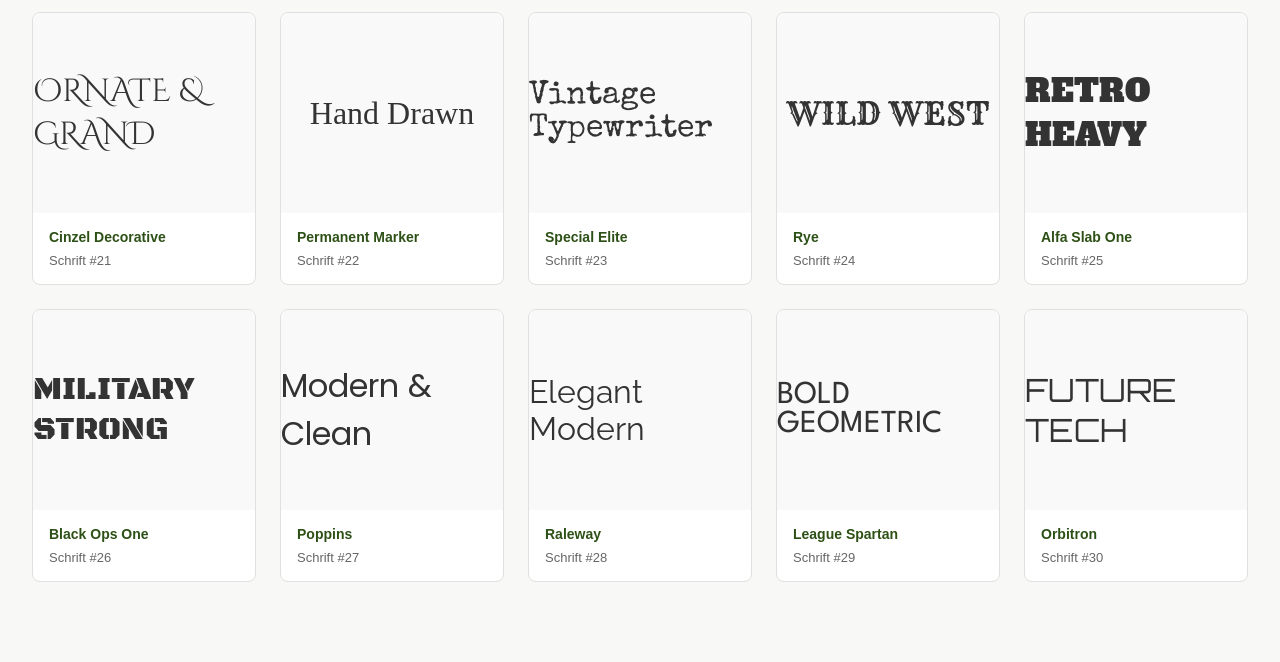
==== commit 1d3a8451: "Create index.html" ====
--- a/index.html
+++ b/index.html
@@ -6,341 +6,51 @@
     <title>TimberArt Design Studio</title>
     <link href="https://fonts.googleapis.com/css2?family=Montserrat:wght@400;600&family=Bebas+Neue&family=Oswald:wght@400;600&family=Libre+Franklin:wght@400;600&family=Braah+One&family=Lilita+One&family=Playfair+Display:wght@400;600&family=Great+Vibes&family=Lobster&family=Bona+Nova:wght@400;600&family=Boogaloo&family=Pacifico&family=Roboto+Slab:wght@400;600&family=Fredoka:wght@400;600&family=Bubblegum+Sans&family=Lily+Script+One&family=Limelight&family=Libre+Caslon+Text&family=Anton&family=Cinzel:wght@400;600&family=Cinzel+Decorative&family=Permanent+Marker&family=Special+Elite&family=Rye&family=Alfa+Slab+One&family=Black+Ops+One&family=Poppins:wght@400;600&family=Raleway:wght@400;600&family=League+Spartan:wght@400;600&family=Orbitron:wght@400;600&display=swap" rel="stylesheet">
     <style>
-        * {
-            margin: 0;
-            padding: 0;
-            box-sizing: border-box;
-        }
-
-        body {
-            font-family: -apple-system, BlinkMacSystemFont, 'Segoe UI', Roboto, sans-serif;
-            background: #f8f8f6;
-            color: #333;
-        }
-
-        header {
-            background: white;
-            border-bottom: 1px solid #e0e0e0;
-            padding: 2rem;
-            text-align: center;
-        }
-
-        header img {
-            height: 96px;
-            margin-bottom: 1rem;
-        }
-
-        header h1 {
-            font-size: 28px;
-            color: #2d5016;
-            margin-bottom: 0.5rem;
-        }
-
-        header p {
-            color: #666;
-            font-size: 14px;
-        }
-
-        nav {
-            background: white;
-            border-bottom: 1px solid #e0e0e0;
-            padding: 1rem 2rem;
-            display: flex;
-            gap: 1rem;
-            flex-wrap: wrap;
-            justify-content: center;
-        }
-
-        nav button {
-            background: none;
-            border: 2px solid #e0e0e0;
-            padding: 0.5rem 1.5rem;
-            border-radius: 6px;
-            cursor: pointer;
-            font-size: 14px;
-            font-weight: 600;
-            transition: all 0.3s ease;
-            color: #333;
-        }
-
-        nav button:hover {
-            border-color: #2d5016;
-            color: #2d5016;
-        }
-
-        nav button.active {
-            background: #2d5016;
-            color: white;
-            border-color: #2d5016;
-        }
-
-        main {
-            max-width: 100%;
-            padding: 2rem;
-        }
-
-        .category-title {
-            font-size: 24px;
-            color: #2d5016;
-            margin-bottom: 2rem;
-            text-align: center;
-        }
-
-        .grid-5 {
-            display: grid;
-            grid-template-columns: repeat(5, 1fr);
-            gap: 1.5rem;
-            margin-bottom: 3rem;
-        }
-
-        .grid-4 {
-            display: grid;
-            grid-template-columns: repeat(4, 1fr);
-            gap: 1.5rem;
-            margin-bottom: 3rem;
-        }
-
-        .grid-3 {
-            display: grid;
-            grid-template-columns: repeat(3, 1fr);
-            gap: 1.5rem;
-            margin-bottom: 3rem;
-        }
-
-        .design-card, .font-card {
-            background: white;
-            border-radius: 8px;
-            overflow: hidden;
-            cursor: pointer;
-            transition: all 0.3s ease;
-            border: 1px solid #e0e0e0;
-            position: relative;
-        }
-
-        .design-card:hover, .font-card:hover {
-            transform: translateY(-4px);
-            box-shadow: 0 8px 24px rgba(45, 80, 22, 0.12);
-            border-color: #2d5016;
-        }
-
-        .design-card img, .font-card .preview {
-            width: 100%;
-            height: 200px;
-            object-fit: contain;
-            background: #f9f9f9;
-            display: flex;
-            align-items: center;
-            justify-content: center;
-        }
-
-        .design-card .info, .font-card .info {
-            padding: 1rem;
-        }
-
-        .design-card .name, .font-card .name {
-            font-weight: 600;
-            color: #2d5016;
-            margin-bottom: 0.5rem;
-            font-size: 14px;
-        }
-
-        .design-card .description, .font-card .description {
-            font-size: 13px;
-            color: #666;
-        }
-
-        .favorite-btn {
-            position: absolute;
-            top: 10px;
-            right: 10px;
-            background: rgba(255, 255, 255, 0.9);
-            border: none;
-            width: 36px;
-            height: 36px;
-            border-radius: 50%;
-            cursor: pointer;
-            font-size: 18px;
-            display: flex;
-            align-items: center;
-            justify-content: center;
-            transition: all 0.2s ease;
-        }
-
-        .favorite-btn:hover {
-            background: white;
-            transform: scale(1.1);
-        }
-
-        .modal {
-            display: none;
-            position: fixed;
-            top: 0;
-            left: 0;
-            width: 100%;
-            height: 100%;
-            background: rgba(0, 0, 0, 0.5);
-            z-index: 1000;
-            align-items: center;
-            justify-content: center;
-        }
-
-        .modal.active {
-            display: flex;
-        }
-
-        .modal-content {
-            background: white;
-            border-radius: 12px;
-            max-width: 800px;
-            width: 90%;
-            max-height: 90vh;
-            overflow-y: auto;
-            padding: 2rem;
-            position: relative;
-        }
-
-        .modal-close {
-            position: absolute;
-            top: 1rem;
-            right: 1rem;
-            background: none;
-            border: none;
-            font-size: 24px;
-            cursor: pointer;
-            color: #666;
-        }
-
-        .modal-close:hover {
-            color: #2d5016;
-        }
-
-        .modal-step {
-            display: none;
-        }
-
-        .modal-step.active {
-            display: block;
-        }
-
-        .modal-step h2 {
-            color: #2d5016;
-            margin-bottom: 1.5rem;
-            font-size: 20px;
-        }
-
-        .order-form {
-            background: #f9f9f9;
-            padding: 1.5rem;
-            border-radius: 8px;
-            margin-top: 2rem;
-        }
-
-        .form-group {
-            margin-bottom: 1.5rem;
-        }
-
-        .form-group label {
-            display: block;
-            margin-bottom: 0.5rem;
-            font-weight: 600;
-            color: #333;
-            font-size: 14px;
-        }
-
-        .form-group input,
-        .form-group textarea {
-            width: 100%;
-            padding: 0.75rem;
-            border: 1px solid #ddd;
-            border-radius: 6px;
-            font-family: inherit;
-            font-size: 14px;
-        }
-
-        .form-group textarea {
-            min-height: 100px;
-            resize: vertical;
-        }
-
-        .form-group input:focus,
-        .form-group textarea:focus {
-            outline: none;
-            border-color: #2d5016;
-            box-shadow: 0 0 0 3px rgba(45, 80, 22, 0.1);
-        }
-
-        .btn-primary {
-            background: #2d5016;
-            color: white;
-            border: none;
-            padding: 0.75rem 1.5rem;
-            border-radius: 6px;
-            font-weight: 600;
-            cursor: pointer;
-            font-size: 14px;
-            transition: background 0.3s ease;
-            width: 100%;
-        }
-
-        .btn-primary:hover {
-            background: #1f3610;
-        }
-
-        .btn-secondary {
-            background: #e0e0e0;
-            color: #333;
-            border: none;
-            padding: 0.75rem 1.5rem;
-            border-radius: 6px;
-            font-weight: 600;
-            cursor: pointer;
-            font-size: 14px;
-            margin-right: 0.5rem;
-        }
-
-        .btn-secondary:hover {
-            background: #d0d0d0;
-        }
-
-        .modal-buttons {
-            display: flex;
-            gap: 1rem;
-            margin-top: 2rem;
-            justify-content: flex-end;
-        }
-
-        @media (max-width: 1024px) {
-            .grid-5 { grid-template-columns: repeat(4, 1fr); }
-            .grid-4 { grid-template-columns: repeat(3, 1fr); }
-        }
-
-        @media (max-width: 768px) {
-            .grid-5, .grid-4, .grid-3 { grid-template-columns: repeat(2, 1fr); }
-            header { padding: 1.5rem; }
-            header img { height: 72px; }
-            main { padding: 1rem; }
-        }
-
-        .loading {
-            text-align: center;
-            color: #666;
-            padding: 2rem;
-        }
-
-        .spinner {
-            display: inline-block;
-            width: 20px;
-            height: 20px;
-            border: 3px solid #e0e0e0;
-            border-top-color: #2d5016;
-            border-radius: 50%;
-            animation: spin 0.8s linear infinite;
-            margin-right: 0.5rem;
-        }
-
-        @keyframes spin {
-            to { transform: rotate(360deg); }
-        }
+        * { margin: 0; padding: 0; box-sizing: border-box; }
+        body { font-family: -apple-system, BlinkMacSystemFont, 'Segoe UI', Roboto, sans-serif; background: #f8f8f6; color: #333; }
+        header { background: white; border-bottom: 1px solid #e0e0e0; padding: 2rem; text-align: center; }
+        header img { height: 96px; margin-bottom: 1rem; }
+        header h1 { font-size: 28px; color: #2d5016; margin-bottom: 0.5rem; }
+        header p { color: #666; font-size: 14px; }
+        nav { background: white; border-bottom: 1px solid #e0e0e0; padding: 1rem 2rem; display: flex; gap: 1rem; flex-wrap: wrap; justify-content: center; }
+        nav button { background: none; border: 2px solid #e0e0e0; padding: 0.5rem 1.5rem; border-radius: 6px; cursor: pointer; font-size: 14px; font-weight: 600; transition: all 0.3s ease; color: #333; }
+        nav button:hover { border-color: #2d5016; color: #2d5016; }
+        nav button.active { background: #2d5016; color: white; border-color: #2d5016; }
+        main { max-width: 100%; padding: 2rem; }
+        .category-title { font-size: 24px; color: #2d5016; margin-bottom: 2rem; text-align: center; }
+        .grid-5 { display: grid; grid-template-columns: repeat(5, 1fr); gap: 1.5rem; margin-bottom: 3rem; }
+        .design-card, .font-card { background: white; border-radius: 8px; overflow: hidden; cursor: pointer; transition: all 0.3s ease; border: 1px solid #e0e0e0; position: relative; }
+        .design-card:hover, .font-card:hover { transform: translateY(-4px); box-shadow: 0 8px 24px rgba(45, 80, 22, 0.12); border-color: #2d5016; }
+        .design-card img, .font-card .preview { width: 100%; height: 200px; object-fit: contain; background: #f9f9f9; display: flex; align-items: center; justify-content: center; }
+        .design-card .info, .font-card .info { padding: 1rem; }
+        .design-card .name, .font-card .name { font-weight: 600; color: #2d5016; margin-bottom: 0.5rem; font-size: 14px; }
+        .design-card .description, .font-card .description { font-size: 13px; color: #666; }
+        .favorite-btn { position: absolute; top: 10px; right: 10px; background: rgba(255,255,255,0.9); border: none; width: 36px; height: 36px; border-radius: 50%; cursor: pointer; font-size: 18px; display: flex; align-items: center; justify-content: center; transition: all 0.2s ease; }
+        .favorite-btn:hover { background: white; transform: scale(1.1); }
+        .modal { display: none; position: fixed; top: 0; left: 0; width: 100%; height: 100%; background: rgba(0,0,0,0.5); z-index: 1000; align-items: center; justify-content: center; }
+        .modal.active { display: flex; }
+        .modal-content { background: white; border-radius: 12px; max-width: 800px; width: 90%; max-height: 90vh; overflow-y: auto; padding: 2rem; position: relative; }
+        .modal-close { position: absolute; top: 1rem; right: 1rem; background: none; border: none; font-size: 24px; cursor: pointer; color: #666; }
+        .modal-close:hover { color: #2d5016; }
+        .modal-step { display: none; }
+        .modal-step.active { display: block; }
+        .modal-step h2 { color: #2d5016; margin-bottom: 1.5rem; font-size: 20px; }
+        .order-form { background: #f9f9f9; padding: 1.5rem; border-radius: 8px; margin-top: 2rem; }
+        .form-group { margin-bottom: 1.5rem; }
+        .form-group label { display: block; margin-bottom: 0.5rem; font-weight: 600; color: #333; font-size: 14px; }
+        .form-group input, .form-group textarea { width: 100%; padding: 0.75rem; border: 1px solid #ddd; border-radius: 6px; font-family: inherit; font-size: 14px; }
+        .form-group textarea { min-height: 100px; resize: vertical; }
+        .form-group input:focus, .form-group textarea:focus { outline: none; border-color: #2d5016; box-shadow: 0 0 0 3px rgba(45,80,22,0.1); }
+        .btn-primary { background: #2d5016; color: white; border: none; padding: 0.75rem 1.5rem; border-radius: 6px; font-weight: 600; cursor: pointer; font-size: 14px; transition: background 0.3s ease; width: 100%; }
+        .btn-primary:hover { background: #1f3610; }
+        .btn-secondary { background: #e0e0e0; color: #333; border: none; padding: 0.75rem 1.5rem; border-radius: 6px; font-weight: 600; cursor: pointer; font-size: 14px; margin-right: 0.5rem; }
+        .modal-buttons { display: flex; gap: 1rem; margin-top: 2rem; justify-content: flex-end; }
+        .design-info { background: #e8f5e9; padding: 1rem; border-radius: 8px; margin-bottom: 1.5rem; border-left: 4px solid #2d5016; }
+        @media (max-width: 1024px) { .grid-5 { grid-template-columns: repeat(4, 1fr); } }
+        @media (max-width: 768px) { .grid-5 { grid-template-columns: repeat(2, 1fr); } header { padding: 1.5rem; } main { padding: 1rem; } }
+        .loading { text-align: center; color: #666; padding: 2rem; }
+        .spinner { display: inline-block; width: 20px; height: 20px; border: 3px solid #e0e0e0; border-top-color: #2d5016; border-radius: 50%; animation: spin 0.8s linear infinite; margin-right: 0.5rem; }
+        @keyframes spin { to { transform: rotate(360deg); } }
     </style>
 </head>
 <body>
@@ -349,84 +59,49 @@
         <h1>TimberArt Design Studio</h1>
         <p>Personalisierte Designs für Holz, Alu & mehr</p>
     </header>
-
-    <nav>
-        <button class="nav-btn active" data-category="all">Alle Designs</button>
-        <button class="nav-btn" data-category="designs">Design-Kategorien</button>
-        <button class="nav-btn" data-category="schriften">🔤 Schriften</button>
-        <button class="nav-btn" data-category="favorites">❤️ Favoriten</button>
+    <nav id="navContainer">
+        <button class="nav-btn active" onclick="changeCategory(this, 'all')">Alle Designs</button>
+        <button class="nav-btn" onclick="changeCategory(this, 'schriften')">🔤 Schriften</button>
+        <button class="nav-btn" onclick="changeCategory(this, 'favorites')">❤️ Favoriten</button>
     </nav>
-
-    <main>
-        <div id="content"></div>
-    </main>
-
-    <!-- Image Preview Modal -->
+    <main><div id="content"></div></main>
     <div id="imageModal" class="modal">
         <div class="modal-content" style="max-width: 700px;">
             <button class="modal-close" onclick="closeImageModal()">✕</button>
             <img id="modalImage" src="" alt="Design" style="width: 100%; height: auto; margin-bottom: 1rem; border-radius: 8px;">
             <h2 id="modalTitle" style="font-size: 20px; margin-bottom: 0.5rem;"></h2>
             <p id="modalCategory" style="font-size: 12px; color: #666; margin-bottom: 1.5rem;"></p>
-            <button class="btn-primary" onclick="closeImageModal(); setTimeout(() => { openModal('font', FONTS[0], 0); }, 100)">Zur Schrift-Vorschau</button>
+            <button class="btn-primary" onclick="closeImageModal(); setTimeout(() => openDesignOrderForm(), 100)">Bestellung senden</button>
         </div>
     </div>
-
-    <!-- Font Modal -->
     <div id="modal" class="modal">
         <div class="modal-content">
             <button class="modal-close" onclick="closeModal()">✕</button>
-            
             <div id="step1" class="modal-step active">
                 <h2>🔤 Schrift Live-Vorschau</h2>
-                
                 <div style="background: #f9f9f9; padding: 1.5rem; border-radius: 8px; margin-bottom: 2rem;">
                     <label style="display: block; margin-bottom: 0.5rem; font-weight: 600; color: #333; font-size: 14px;">Dein Text (zum Testen):</label>
-                    <input type="text" id="customText" placeholder="z.B. HEINZ, Haus Müller..." 
-                           style="width: 100%; padding: 0.75rem; border: 2px solid #2d5016; border-radius: 6px; font-size: 16px;">
-                    
-                    <div id="livePreview" style="font-size: 64px; font-weight: 400; margin-top: 1.5rem; padding: 2rem; background: white; border-radius: 6px; text-align: center; min-height: 150px; display: flex; align-items: center; justify-content: center; word-break: break-word; border: 1px solid #e0e0e0;">
-                        HEINZ
-                    </div>
-                </div>
-
+                    <input type="text" id="customText" placeholder="z.B. HEINZ, Haus Müller..." style="width: 100%; padding: 0.75rem; border: 2px solid #2d5016; border-radius: 6px; font-size: 16px;">
+                    <div id="livePreview" style="font-size: 64px; font-weight: 400; margin-top: 1.5rem; padding: 2rem; background: white; border-radius: 6px; text-align: center; min-height: 150px; display: flex; align-items: center; justify-content: center; word-break: break-word; border: 1px solid #e0e0e0;">HEINZ</div>
+                </div>
                 <div style="background: #f0f8f0; padding: 1.5rem; border-radius: 8px; margin-bottom: 2rem; border-left: 4px solid #2d5016;">
                     <strong style="display: block; margin-bottom: 1rem; color: #2d5016;">Komplettes Alphabet & Zahlen:</strong>
-                    <div id="alphabetPreview" style="font-size: 24px; line-height: 1.8; word-break: break-word;">
-                        ABCDEFGHIJKLMNOPQRSTUVWXYZ abcdefghijklmnopqrstuvwxyz 0123456789 !@#$%^&*()
-                    </div>
-                </div>
-
-                <div id="fontNameDisplay" style="text-align: center; margin-bottom: 1.5rem;">
-                    <strong id="selectedFontName" style="font-size: 18px; color: #2d5016;"></strong>
-                </div>
-
+                    <div id="alphabetPreview" style="font-size: 24px; line-height: 1.8; word-break: break-word;">ABCDEFGHIJKLMNOPQRSTUVWXYZ abcdefghijklmnopqrstuvwxyz 0123456789 !@#$%^&*()</div>
+                </div>
+                <div id="fontNameDisplay" style="text-align: center; margin-bottom: 1.5rem;"><strong id="selectedFontName" style="font-size: 18px; color: #2d5016;"></strong></div>
                 <div class="modal-buttons">
                     <button class="btn-secondary" onclick="closeModal()">Abbrechen</button>
                     <button class="btn-primary" onclick="nextStep()">Diese Schrift auswählen</button>
                 </div>
             </div>
-
             <div id="step2" class="modal-step">
                 <h2>Bestellung abschließen</h2>
                 <div id="selection-summary" style="background: #e8f5e9; margin-bottom: 1.5rem; padding: 1rem; border-radius: 8px; border-left: 4px solid #2d5016;"></div>
                 <form class="order-form" id="orderForm" onsubmit="submitOrder(event)">
-                    <div class="form-group">
-                        <label>Name *</label>
-                        <input type="text" name="name" required>
-                    </div>
-                    <div class="form-group">
-                        <label>Email</label>
-                        <input type="email" name="email">
-                    </div>
-                    <div class="form-group">
-                        <label>Telefon</label>
-                        <input type="tel" name="phone">
-                    </div>
-                    <div class="form-group">
-                        <label>Nachricht</label>
-                        <textarea name="message" placeholder="Spezialwünsche..."></textarea>
-                    </div>
+                    <div class="form-group"><label>Name *</label><input type="text" name="name" required></div>
+                    <div class="form-group"><label>Email</label><input type="email" name="email"></div>
+                    <div class="form-group"><label>Telefon</label><input type="tel" name="phone"></div>
+                    <div class="form-group"><label>Nachricht</label><textarea name="message" placeholder="Spezialwünsche..."></textarea></div>
                     <div class="modal-buttons">
                         <button type="button" class="btn-secondary" onclick="previousStep()">Zurück</button>
                         <button type="submit" class="btn-primary">Bestellung senden</button>
@@ -435,379 +110,93 @@
             </div>
         </div>
     </div>
-
+    <div id="designOrderModal" class="modal">
+        <div class="modal-content" style="max-width: 700px;">
+            <button class="modal-close" onclick="closeDesignOrderForm()">✕</button>
+            <h2 style="color: #2d5016; margin-bottom: 1.5rem; font-size: 20px;">Bestellung für Design</h2>
+            <div class="design-info">
+                <strong style="display: block; margin-bottom: 0.5rem;">✅ Gewähltes Design:</strong>
+                <div style="font-size: 14px; color: #333;">
+                    <strong id="designName"></strong><br>
+                    <span style="font-size: 12px; color: #666;">Kategorie: <span id="designCat"></span></span><br>
+                    <a id="designLink" href="" target="_blank" style="font-size: 12px; color: #2d5016; text-decoration: none; font-weight: 600;">Design-Link öffnen →</a>
+                </div>
+            </div>
+            <form class="order-form" id="designOrderForm" onsubmit="submitDesignOrder(event)">
+                <div class="form-group"><label>Name *</label><input type="text" name="name" required></div>
+                <div class="form-group"><label>Email</label><input type="email" name="email"></div>
+                <div class="form-group"><label>Telefon</label><input type="tel" name="phone"></div>
+                <div class="form-group"><label>Nachricht</label><textarea name="message" placeholder="Spezialwünsche..."></textarea></div>
+                <div class="modal-buttons">
+                    <button type="button" class="btn-secondary" onclick="closeDesignOrderForm()">Abbrechen</button>
+                    <button type="submit" class="btn-primary">Bestellung senden</button>
+                </div>
+            </form>
+        </div>
+    </div>
     <script>
         const FONTS = [
             { name: "Montserrat", family: "Montserrat, sans-serif", desc: "universell, modern", sample: "The quick brown fox" },
             { name: "Bebas Neue", family: "Bebas Neue, cursive", desc: "kräftige Headlines", sample: "BOLD & STRONG" },
             { name: "Oswald", family: "Oswald, sans-serif", desc: "schmal, technisch", sample: "SLIM & TIGHT" },
-            { name: "Libre Franklin", family: "Libre Franklin, sans-serif", desc: "sehr sauber, hochwertig", sample: "Clean & Premium" },
+            { name: "Libre Franklin", family: "Libre Franklin, sans-serif", desc: "sehr sauber", sample: "Clean & Premium" },
             { name: "Braah One", family: "Braah One, cursive", desc: "kräftig, modern", sample: "POWER TEXT" },
             { name: "Lilita One", family: "Lilita One, cursive", desc: "Caps, plakativ", sample: "FUN & BOLD" },
-            { name: "Playfair Display", family: "Playfair Display, serif", desc: "elegant, Holz", sample: "Elegant & Timeless" },
+            { name: "Playfair Display", family: "Playfair Display, serif", desc: "elegant", sample: "Elegant & Timeless" },
             { name: "Great Vibes", family: "Great Vibes, cursive", desc: "elegante Namen", sample: "Beautiful Script" },
             { name: "Lobster", family: "Lobster, cursive", desc: "dekorative Namen", sample: "Decorative Style" },
-            { name: "Bona Nova", family: "Bona Nova, serif", desc: "klassisch und hochwertig", sample: "Classic & Noble" },
+            { name: "Bona Nova", family: "Bona Nova, serif", desc: "klassisch", sample: "Classic & Noble" },
             { name: "Boogaloo", family: "Boogaloo, cursive", desc: "locker, auffällig", sample: "Fun & Playful" },
             { name: "Pacifico", family: "Pacifico, cursive", desc: "handschriftlich", sample: "Relaxed Handwriting" },
-            { name: "Roboto Slab", family: "Roboto Slab, serif", desc: "robust, lesbar", sample: "Strong & Readable" },
+            { name: "Roboto Slab", family: "Roboto Slab, serif", desc: "robust", sample: "Strong & Readable" },
             { name: "Fredoka", family: "Fredoka, sans-serif", desc: "rund, freundlich", sample: "Friendly & Round" },
             { name: "Bubblegum Sans", family: "Bubblegum Sans, cursive", desc: "verspielt", sample: "Playful & Sweet" },
             { name: "Lily Script One", family: "Lily Script One, cursive", desc: "weiche Schreibschrift", sample: "Soft Handwriting" },
             { name: "Limelight", family: "Limelight, cursive", desc: "Art-déco, Retro", sample: "ART DECO STYLE" },
-            { name: "Libre Caslon Text", family: "Libre Caslon Text, serif", desc: "klassisch, edle Holz", sample: "Refined Classic" },
+            { name: "Libre Caslon Text", family: "Libre Caslon Text, serif", desc: "klassisch", sample: "Refined Classic" },
             { name: "Anton", family: "Anton, sans-serif", desc: "extrem kräftig", sample: "ULTRA BOLD" },
-            { name: "Cinzel", family: "Cinzel, serif", desc: "Wappen, Familiennamen", sample: "ROYAL & ELEGANT" },
+            { name: "Cinzel", family: "Cinzel, serif", desc: "Wappen", sample: "ROYAL & ELEGANT" },
             { name: "Cinzel Decorative", family: "Cinzel Decorative, cursive", desc: "dekorative Wappen", sample: "ORNATE & GRAND" },
-            { name: "Permanent Marker", family: "Permanent Marker, cursive", desc: "handgemacht, rustikal", sample: "Hand Drawn" },
+            { name: "Permanent Marker", family: "Permanent Marker, cursive", desc: "handgemacht", sample: "Hand Drawn" },
             { name: "Special Elite", family: "Special Elite, cursive", desc: "Vintage-Look", sample: "Vintage Typewriter" },
-            { name: "Rye", family: "Rye, cursive", desc: "Western, Grill", sample: "WILD WEST" },
-            { name: "Alfa Slab One", family: "Alfa Slab One, cursive", desc: "Retro, massive Gravur", sample: "RETRO HEAVY" },
-            { name: "Black Ops One", family: "Black Ops One, cursive", desc: "Motorsport, Werkstatt", sample: "MILITARY STRONG" },
-            { name: "Poppins", family: "Poppins, sans-serif", desc: "modern, sauber", sample: "Modern & Clean" },
+            { name: "Rye", family: "Rye, cursive", desc: "Western", sample: "WILD WEST" },
+            { name: "Alfa Slab One", family: "Alfa Slab One, cursive", desc: "Retro", sample: "RETRO HEAVY" },
+            { name: "Black Ops One", family: "Black Ops One, cursive", desc: "Motorsport", sample: "MILITARY STRONG" },
+            { name: "Poppins", family: "Poppins, sans-serif", desc: "modern", sample: "Modern & Clean" },
             { name: "Raleway", family: "Raleway, sans-serif", desc: "elegant-modern", sample: "Elegant Modern" },
-            { name: "League Spartan", family: "League Spartan, sans-serif", desc: "Logos und kräftig", sample: "BOLD GEOMETRIC" },
+            { name: "League Spartan", family: "League Spartan, sans-serif", desc: "Logos", sample: "BOLD GEOMETRIC" },
             { name: "Orbitron", family: "Orbitron, sans-serif", desc: "futuristisch", sample: "FUTURE TECH" }
         ];
-
-        const CONFIG = {
-            GOOGLE_API_KEY: "AIzaSyBdzRgllKmDQzHeMaeAHzJpvqHOihWpRr4",
-            LOGO_FOLDER_ID: "1REBMgt9gJepkNKkknX_Y1tnL1QknCxI1",
-            MAIN_FOLDER_ID: "12OdcNV5wB5S1H471D0F8th9EJ2LFrJ6G",
-            FORMSPREE_KEY: "xzebgwlg"
-        };
-
-        let allDesigns = [];
-        let favorites = [];
-        let selectedFont = null;
-
-        document.addEventListener("DOMContentLoaded", () => {
-            loadFavorites();
-            loadLogo();
-            loadContent("all");
-            setupNavigation();
-        });
-
-        async function setupNavigation() {
-            try {
-                const folders = await fetchGoogleDriveFiles(CONFIG.MAIN_FOLDER_ID);
-                const categories = folders
-                    .filter(f => f.mimeType === "application/vnd.google-apps.folder" && 
-                             !f.name.includes("LOGO"))
-                    .map(f => f.name)
-                    .sort();
-
-                const nav = document.querySelector("nav");
-                nav.innerHTML = '<button class="nav-btn active" data-category="all" onclick="changeCategory(this, \'all\')">Alle Designs</button>';
-                
-                categories.forEach(cat => {
-                    nav.innerHTML += `<button class="nav-btn" data-category="${cat}" onclick="changeCategory(this, '${cat}')">${cat}</button>`;
-                });
-                
-                nav.innerHTML += '<button class="nav-btn" data-category="schriften" onclick="changeCategory(this, \'schriften\')">🔤 Schriften</button>';
-                nav.innerHTML += '<button class="nav-btn" data-category="favorites" onclick="changeCategory(this, \'favorites\')">❤️ Favoriten</button>';
-            } catch (e) {
-                console.log("Categories error:", e);
-            }
-        }
-
-        function changeCategory(btn, cat) {
-            document.querySelectorAll(".nav-btn").forEach(b => b.classList.remove("active"));
-            btn.classList.add("active");
-            loadContent(cat);
-        }
-
-        async function loadLogo() {
-            try {
-                const files = await fetchGoogleDriveFiles(CONFIG.LOGO_FOLDER_ID);
-                if (files && files.length > 0) {
-                    const logoFile = files.find(f => f.name.match(/\.(jpg|jpeg|png|gif|svg)$/i));
-                    if (logoFile) {
-                        document.getElementById("logo").src = `https://drive.google.com/uc?export=download&id=${logoFile.id}`;
-                    }
-                }
-            } catch (e) {
-                console.log("Logo error:", e);
-            }
-        }
-
-        async function loadContent(category) {
-            const content = document.getElementById("content");
-            
-            if (category === "all") {
-                content.innerHTML = '<div class="loading"><span class="spinner"></span>Lade Inhalte...</div>';
-                await loadAllDesigns();
-                renderAllDesigns();
-            } else if (category === "schriften") {
-                renderFonts();
-            } else if (category === "favorites") {
-                renderFavorites();
-            } else {
-                content.innerHTML = '<div class="loading"><span class="spinner"></span>Lade Designs...</div>';
-                await loadCategoryDesigns(category);
-                renderCategory(category);
-            }
-        }
-
-        async function loadAllDesigns() {
-            try {
-                allDesigns = [];
-                const folders = await fetchGoogleDriveFiles(CONFIG.MAIN_FOLDER_ID);
-                for (const folder of folders) {
-                    if (folder.mimeType === "application/vnd.google-apps.folder" && !folder.name.includes("LOGO")) {
-                        const images = await fetchGoogleDriveFiles(folder.id);
-                        for (const img of images) {
-                            if (img.name.match(/\.(jpg|jpeg|png|gif)$/i)) {
-                                allDesigns.push({
-                                    id: img.id,
-                                    name: img.name.replace(/\.[^/.]+$/, ""),
-                                    category: folder.name,
-                                    url: `https://drive.google.com/uc?export=download&id=${img.id}`
-                                });
-                            }
-                        }
-                    }
-                }
-            } catch (e) {
-                console.log("Load all designs error:", e);
-            }
-        }
-
-        async function loadCategoryDesigns(categoryName) {
-            try {
-                allDesigns = [];
-                const folders = await fetchGoogleDriveFiles(CONFIG.MAIN_FOLDER_ID);
-                const categoryFolder = folders.find(f => f.name === categoryName);
-                if (categoryFolder) {
-                    const images = await fetchGoogleDriveFiles(categoryFolder.id);
-                    for (const img of images) {
-                        if (img.name.match(/\.(jpg|jpeg|png|gif)$/i)) {
-                            allDesigns.push({
-                                id: img.id,
-                                name: img.name.replace(/\.[^/.]+$/, ""),
-                                category: categoryName,
-                                url: `https://drive.google.com/uc?export=download&id=${img.id}`
-                            });
-                        }
-                    }
-                }
-            } catch (e) {
-                console.log("Load category error:", e);
-            }
-        }
-
-        async function fetchGoogleDriveFiles(folderId) {
-            try {
-                const response = await fetch(
-                    `https://www.googleapis.com/drive/v3/files?q='${folderId}'+in+parents&key=${CONFIG.GOOGLE_API_KEY}&fields=files(id,name,mimeType)`
-                );
-                if (!response.ok) throw new Error(`HTTP ${response.status}`);
-                const data = await response.json();
-                return data.files || [];
-            } catch (e) {
-                console.log("API Error:", e);
-                return [];
-            }
-        }
-
-        function renderAllDesigns() {
-            const content = document.getElementById("content");
-            const grouped = {};
-            allDesigns.forEach(d => {
-                if (!grouped[d.category]) grouped[d.category] = [];
-                grouped[d.category].push(d);
-            });
-
-            let html = "";
-            for (const [category, items] of Object.entries(grouped)) {
-                html += `<h3 style="font-size: 18px; color: #2d5016; margin-top: 2rem; margin-bottom: 1rem;">${category}</h3>`;
-                html += `<div class="grid-5">`;
-                items.forEach(item => html += renderDesignCard(item));
-                html += `</div>`;
-            }
-
-            html += `<h2 class="category-title" style="margin-top: 3rem;">🔤 Verfügbare Schriften</h2><div class="grid-5">`;
-            FONTS.forEach((font, i) => html += renderFontCard(font, i));
-            html += `</div>`;
-
-            content.innerHTML = html;
-        }
-
-        function renderCategory(categoryName) {
-            const content = document.getElementById("content");
-            let html = `<h2 class="category-title">${categoryName}</h2><div class="grid-5">`;
-            allDesigns.forEach(item => html += renderDesignCard(item));
-            html += `</div>`;
-            content.innerHTML = html;
-        }
-
-        function renderDesignCard(design) {
-            const isFavorite = favorites.includes(design.id);
-            return `
-                <div class="design-card" onclick="openImageModal('${design.id}', '${design.name}', '${design.category}')">
-                    <button class="favorite-btn" onclick="toggleFavorite(event, '${design.id}');">
-                        ${isFavorite ? "❤️" : "🤍"}
-                    </button>
-                    <img src="${design.url}" alt="${design.name}" style="width: 100%; height: 200px; object-fit: contain; background: #f9f9f9;">
-                    <div class="info">
-                        <div class="name">${design.name}</div>
-                        <div class="description">${design.category}</div>
-                    </div>
-                </div>
-            `;
-        }
-
-        function renderFontCard(font, index) {
-            return `
-                <div class="font-card" onclick="openModal(font, ${index})">
-                    <div class="preview" style="font-family: ${font.family}; font-size: 32px; display: flex; align-items: center; justify-content: center;">
-                        ${font.sample}
-                    </div>
-                    <div class="info">
-                        <div class="name">${font.name}</div>
-                        <div class="description">Schrift #${index + 1}</div>
-                    </div>
-                </div>
-            `;
-        }
-
-        function renderFonts() {
-            const content = document.getElementById("content");
-            let html = '<h2 class="category-title">🔤 Verfügbare Schriften (30)</h2><div class="grid-5">';
-            FONTS.forEach((font, i) => html += renderFontCard(font, i));
-            html += '</div>';
-            content.innerHTML = html;
-        }
-
-        function renderFavorites() {
-            const content = document.getElementById("content");
-            if (favorites.length === 0) {
-                content.innerHTML = '<p style="text-align: center; padding: 2rem; color: #999;">Keine Favoriten gespeichert</p>';
-                return;
-            }
-
-            let html = '<h2 class="category-title">❤️ Meine Favoriten</h2><div class="grid-5">';
-            allDesigns.forEach(design => {
-                if (favorites.includes(design.id)) {
-                    html += renderDesignCard(design);
-                }
-            });
-            html += '</div>';
-            content.innerHTML = html;
-        }
-
-        function openImageModal(imageId, imageName, fullPath) {
-            document.getElementById('modalImage').src = `https://drive.google.com/uc?export=download&id=${imageId}`;
-            document.getElementById('modalTitle').textContent = imageName;
-            document.getElementById('modalCategory').textContent = fullPath;
-            document.getElementById('imageModal').classList.add('active');
-        }
-
-        function closeImageModal() {
-            document.getElementById('imageModal').classList.remove('active');
-        }
-
-        function openModal(font, index) {
-            selectedFont = { ...font, index: index + 1, customText: "HEINZ" };
-            document.getElementById("customText").value = "HEINZ";
-            document.getElementById("customText").oninput = updateLivePreview;
-            document.getElementById("selectedFontName").textContent = `${font.name} (#${index + 1})`;
-            updateLivePreview();
-            document.getElementById("step1").classList.add("active");
-            document.getElementById("step2").classList.remove("active");
-            document.getElementById("modal").classList.add("active");
-        }
-
-        function updateLivePreview() {
-            const text = document.getElementById("customText").value || "HEINZ";
-            selectedFont.customText = text;
-            const preview = document.getElementById("livePreview");
-            const alphabet = document.getElementById("alphabetPreview");
-            preview.style.fontFamily = selectedFont.family;
-            alphabet.style.fontFamily = selectedFont.family;
-            preview.textContent = text;
-            alphabet.textContent = "ABCDEFGHIJKLMNOPQRSTUVWXYZ abcdefghijklmnopqrstuvwxyz 0123456789 !@#$%^&*()";
-        }
-
-        function nextStep() {
-            if (!selectedFont) return;
-            document.getElementById("step1").classList.remove("active");
-            document.getElementById("step2").classList.add("active");
-            const summary = document.getElementById("selection-summary");
-            summary.innerHTML = `
-                <strong style="display: block; margin-bottom: 0.5rem;">✅ Gewählte Schrift:</strong>
-                <div style="font-family: ${selectedFont.family}; font-size: 48px; margin-bottom: 1rem; line-height: 1.4; word-break: break-word;">${selectedFont.customText}</div>
-                <div style="font-size: 14px; color: #666;">
-                    <strong>${selectedFont.name}</strong> (Schrift #${selectedFont.index})<br>
-                    <span style="font-size: 12px;">Dein Text: "${selectedFont.customText}"</span>
-                </div>
-            `;
-        }
-
-        function previousStep() {
-            document.getElementById("step1").classList.add("active");
-            document.getElementById("step2").classList.remove("active");
-        }
-
-        function closeModal() {
-            document.getElementById("modal").classList.remove("active");
-            selectedFont = null;
-        }
-
-        async function submitOrder(e) {
-            e.preventDefault();
-            const formData = new FormData(e.target);
-            const data = {
-                name: formData.get("name"),
-                email: formData.get("email"),
-                phone: formData.get("phone"),
-                message: formData.get("message"),
-                selectedFont: `${selectedFont.name} (#${selectedFont.index})`,
-                customText: selectedFont.customText
-            };
-
-            try {
-                const response = await fetch(`https://formspree.io/f/${CONFIG.FORMSPREE_KEY}`, {
-                    method: "POST",
-                    headers: { "Content-Type": "application/json" },
-                    body: JSON.stringify(data)
-                });
-
-                if (response.ok) {
-                    alert("✅ Bestellung gesendet!");
-                    closeModal();
-                    e.target.reset();
-                } else {
-                    alert("❌ Fehler beim Senden");
-                }
-            } catch (err) {
-                alert("❌ Fehler: " + err.message);
-            }
-        }
-
-        function loadFavorites() {
-            const saved = localStorage.getItem("timberart-favorites");
-            favorites = saved ? JSON.parse(saved) : [];
-        }
-
-        function toggleFavorite(e, id) {
-            e.stopPropagation();
-            favorites = favorites.includes(id) ? favorites.filter(f => f !== id) : [...favorites, id];
-            localStorage.setItem("timberart-favorites", JSON.stringify(favorites));
-            const content = document.getElementById("content");
-            if (content.innerHTML.includes("Meine Favoriten")) {
-                renderFavorites();
-            } else {
-                loadContent("all");
-            }
-        }
-
-        document.addEventListener('keydown', (e) => {
-            if (e.key === 'Escape') {
-                closeImageModal();
-                closeModal();
-            }
-        });
+        const CONFIG = { GOOGLE_API_KEY: "AIzaSyBdzRgllKmDQzHeMaeAHzJpvqHOihWpRr4", LOGO_FOLDER_ID: "1REBMgt9gJepkNKkknX_Y1tnL1QknCxI1", MAIN_FOLDER_ID: "12OdcNV5wB5S1H471D0F8th9EJ2LFrJ6G", FORMSPREE_KEY: "xzebgwlg" };
+        let allDesigns = [], allCategories = [], favorites = [], selectedFont = null, selectedDesign = null;
+        document.addEventListener("DOMContentLoaded", () => { loadFavorites(); loadLogo(); setupNavigation(); loadContent("all"); });
+        async function setupNavigation() { try { const folders = await fetchGoogleDriveFiles(CONFIG.MAIN_FOLDER_ID); allCategories = folders.filter(f => f.mimeType === "application/vnd.google-apps.folder" && !f.name.includes("LOGO") && !f.name.includes("Schriften")).map(f => f.name).sort(); const nav = document.getElementById("navContainer"); nav.innerHTML = '<button class="nav-btn active" onclick="changeCategory(this, \'all\')">Alle Designs</button>'; allCategories.forEach(cat => { nav.innerHTML += `<button class="nav-btn" onclick="changeCategory(this, '${cat}')">${cat}</button>`; }); nav.innerHTML += '<button class="nav-btn" onclick="changeCategory(this, \'schriften\')">🔤 Schriften</button>'; nav.innerHTML += '<button class="nav-btn" onclick="changeCategory(this, \'favorites\')">❤️ Favoriten</button>'; } catch (e) { console.log("Categories error:", e); } }
+        function changeCategory(btn, cat) { document.querySelectorAll(".nav-btn").forEach(b => b.classList.remove("active")); btn.classList.add("active"); loadContent(cat); }
+        async function loadLogo() { try { const files = await fetchGoogleDriveFiles(CONFIG.LOGO_FOLDER_ID); if (files && files.length > 0) { const logoFile = files.find(f => f.name.match(/\.(jpg|jpeg|png|gif|svg)$/i)); if (logoFile) { document.getElementById("logo").src = `https://drive.google.com/thumbnail?id=${logoFile.id}&sz=w200`; } } } catch (e) { console.log("Logo error:", e); } }
+        async function loadContent(category) { const content = document.getElementById("content"); if (category === "all") { content.innerHTML = '<div class="loading"><span class="spinner"></span>Lade Inhalte...</div>'; await loadAllDesigns(); renderAllDesigns(); } else if (category === "schriften") { renderFonts(); } else if (category === "favorites") { renderFavorites(); } else if (allCategories.includes(category)) { content.innerHTML = '<div class="loading"><span class="spinner"></span>Lade Designs...</div>'; await loadCategoryDesigns(category); renderCategory(category); } }
+        async function loadAllDesigns() { try { allDesigns = []; const folders = await fetchGoogleDriveFiles(CONFIG.MAIN_FOLDER_ID); for (const folder of folders) { if (folder.mimeType === "application/vnd.google-apps.folder" && !folder.name.includes("LOGO") && !folder.name.includes("Schriften")) { const images = await fetchGoogleDriveFiles(folder.id); for (const img of images) { if (img.name.match(/\.(jpg|jpeg|png|gif)$/i)) { allDesigns.push({ id: img.id, name: img.name.replace(/\.[^/.]+$/, ""), category: folder.name, url: `https://drive.google.com/thumbnail?id=${img.id}&sz=w600` }); } } } } } catch (e) { console.log("Load all designs error:", e); } }
+        async function loadCategoryDesigns(categoryName) { try { allDesigns = []; const folders = await fetchGoogleDriveFiles(CONFIG.MAIN_FOLDER_ID); const categoryFolder = folders.find(f => f.name === categoryName); if (categoryFolder) { const images = await fetchGoogleDriveFiles(categoryFolder.id); for (const img of images) { if (img.name.match(/\.(jpg|jpeg|png|gif)$/i)) { allDesigns.push({ id: img.id, name: img.name.replace(/\.[^/.]+$/, ""), category: categoryName, url: `https://drive.google.com/thumbnail?id=${img.id}&sz=w600` }); } } } } catch (e) { console.log("Load category error:", e); } }
+        async function fetchGoogleDriveFiles(folderId) { try { const response = await fetch(`https://www.googleapis.com/drive/v3/files?q='${folderId}'+in+parents&key=${CONFIG.GOOGLE_API_KEY}&fields=files(id,name,mimeType)`); if (!response.ok) throw new Error(`HTTP ${response.status}`); const data = await response.json(); return data.files || []; } catch (e) { console.log("API Error:", e); return []; } }
+        function renderAllDesigns() { const content = document.getElementById("content"); let html = `<h2 class="category-title">Alle Designs</h2><div class="grid-5">`; allDesigns.forEach(item => html += renderDesignCard(item)); html += `</div>`; html += `<h2 class="category-title" style="margin-top: 3rem;">🔤 Verfügbare Schriften</h2><div class="grid-5">`; FONTS.forEach((font, i) => html += renderFontCard(font, i)); html += `</div>`; content.innerHTML = html; }
+        function renderCategory(categoryName) { const content = document.getElementById("content"); let html = `<h2 class="category-title">${categoryName}</h2><div class="grid-5">`; allDesigns.forEach(item => html += renderDesignCard(item)); html += `</div>`; content.innerHTML = html; }
+        function renderDesignCard(design) { const isFavorite = favorites.includes(design.id); return `<div class="design-card" onclick="openImageModal('${design.id}', '${design.name}', '${design.category}')"><button class="favorite-btn" onclick="toggleFavorite(event, '${design.id}');" style="z-index: 10;">${isFavorite ? "❤️" : "🤍"}</button><img src="${design.url}" alt="${design.name}" style="width: 100%; height: 200px; object-fit: contain; background: #f9f9f9;"><div class="info"><div class="name">${design.name}</div><div class="description">${design.category}</div></div></div>`; }
+        function renderFontCard(font, index) { return `<div class="font-card" onclick="openFontModal(${index})"><div class="preview" style="font-family: ${font.family}; font-size: 32px; display: flex; align-items: center; justify-content: center;">${font.sample}</div><div class="info"><div class="name">${font.name}</div><div class="description">Schrift #${index + 1}</div></div></div>`; }
+        function renderFonts() { const content = document.getElementById("content"); let html = '<h2 class="category-title">🔤 Verfügbare Schriften (30)</h2><div class="grid-5">'; FONTS.forEach((font, i) => html += renderFontCard(font, i)); html += '</div>'; content.innerHTML = html; }
+        function renderFavorites() { const content = document.getElementById("content"); if (favorites.length === 0) { content.innerHTML = '<p style="text-align: center; padding: 2rem; color: #999;">Keine Favoriten gespeichert</p>'; return; } let html = '<h2 class="category-title">❤️ Meine Favoriten</h2><div class="grid-5">'; allDesigns.forEach(design => { if (favorites.includes(design.id)) html += renderDesignCard(design); }); html += '</div>'; content.innerHTML = html; }
+        function openImageModal(imageId, imageName, fullPath) { selectedDesign = { id: imageId, name: imageName, category: fullPath }; document.getElementById('modalImage').src = `https://drive.google.com/thumbnail?id=${imageId}&sz=w1000`; document.getElementById('modalTitle').textContent = imageName; document.getElementById('modalCategory').textContent = fullPath; document.getElementById('imageModal').classList.add('active'); }
+        function closeImageModal() { document.getElementById('imageModal').classList.remove('active'); }
+        function openDesignOrderForm() { if (!selectedDesign) return; document.getElementById('designName').textContent = selectedDesign.name; document.getElementById('designCat').textContent = selectedDesign.category; document.getElementById('designLink').href = `https://drive.google.com/thumbnail?id=${selectedDesign.id}&sz=w1000`; document.getElementById('designOrderModal').classList.add('active'); }
+        function closeDesignOrderForm() { document.getElementById('designOrderModal').classList.remove('active'); }
+        function openFontModal(index) { const font = FONTS[index]; selectedFont = { ...font, index: index + 1, customText: "HEINZ" }; document.getElementById("customText").value = "HEINZ"; document.getElementById("customText").oninput = updateLivePreview; document.getElementById("selectedFontName").textContent = `${font.name} (#${index + 1})`; updateLivePreview(); document.getElementById("step1").classList.add("active"); document.getElementById("step2").classList.remove("active"); document.getElementById("modal").classList.add("active"); }
+        function updateLivePreview() { const text = document.getElementById("customText").value || "HEINZ"; selectedFont.customText = text; const preview = document.getElementById("livePreview"); const alphabet = document.getElementById("alphabetPreview"); preview.style.fontFamily = selectedFont.family; alphabet.style.fontFamily = selectedFont.family; preview.textContent = text; alphabet.textContent = "ABCDEFGHIJKLMNOPQRSTUVWXYZ abcdefghijklmnopqrstuvwxyz 0123456789 !@#$%^&*()"; }
+        function nextStep() { if (!selectedFont) return; document.getElementById("step1").classList.remove("active"); document.getElementById("step2").classList.add("active"); const summary = document.getElementById("selection-summary"); summary.innerHTML = `<strong style="display: block; margin-bottom: 0.5rem;">✅ Gewählte Schrift:</strong><div style="font-family: ${selectedFont.family}; font-size: 48px; margin-bottom: 1rem; line-height: 1.4; word-break: break-word;">${selectedFont.customText}</div><div style="font-size: 14px; color: #666;"><strong>${selectedFont.name}</strong> (Schrift #${selectedFont.index})<br><span style="font-size: 12px;">Dein Text: "${selectedFont.customText}"</span></div>`; }
+        function previousStep() { document.getElementById("step1").classList.add("active"); document.getElementById("step2").classList.remove("active"); }
+        function closeModal() { document.getElementById("modal").classList.remove("active"); selectedFont = null; }
+        async function submitOrder(e) { e.preventDefault(); const formData = new FormData(e.target); const data = { name: formData.get("name"), email: formData.get("email"), phone: formData.get("phone"), message: formData.get("message"), selectedFont: `${selectedFont.name} (#${selectedFont.index})`, customText: selectedFont.customText }; try { const response = await fetch(`https://formspree.io/f/${CONFIG.FORMSPREE_KEY}`, { method: "POST", headers: { "Content-Type": "application/json" }, body: JSON.stringify(data) }); if (response.ok) { alert("✅ Bestellung gesendet!"); closeModal(); e.target.reset(); } else { alert("❌ Fehler beim Senden"); } } catch (err) { alert("❌ Fehler: " + err.message); } }
+        async function submitDesignOrder(e) { e.preventDefault(); const formData = new FormData(e.target); const data = { name: formData.get("name"), email: formData.get("email"), phone: formData.get("phone"), message: formData.get("message"), designName: selectedDesign.name, designCategory: selectedDesign.category, designLink: `https://drive.google.com/thumbnail?id=${selectedDesign.id}&sz=w1000` }; try { const response = await fetch(`https://formspree.io/f/${CONFIG.FORMSPREE_KEY}`, { method: "POST", headers: { "Content-Type": "application/json" }, body: JSON.stringify(data) }); if (response.ok) { alert("✅ Bestellung gesendet!"); closeDesignOrderForm(); e.target.reset(); } else { alert("❌ Fehler beim Senden"); } } catch (err) { alert("❌ Fehler: " + err.message); } }
+        function loadFavorites() { const saved = localStorage.getItem("timberart-favorites"); favorites = saved ? JSON.parse(saved) : []; }
+        function toggleFavorite(e, id) { e.stopPropagation(); favorites = favorites.includes(id) ? favorites.filter(f => f !== id) : [...favorites, id]; localStorage.setItem("timberart-favorites", JSON.stringify(favorites)); }
+        document.addEventListener('keydown', (e) => { if (e.key === 'Escape') { closeImageModal(); closeDesignOrderForm(); closeModal(); } });
     </script>
 </body>
 </html>
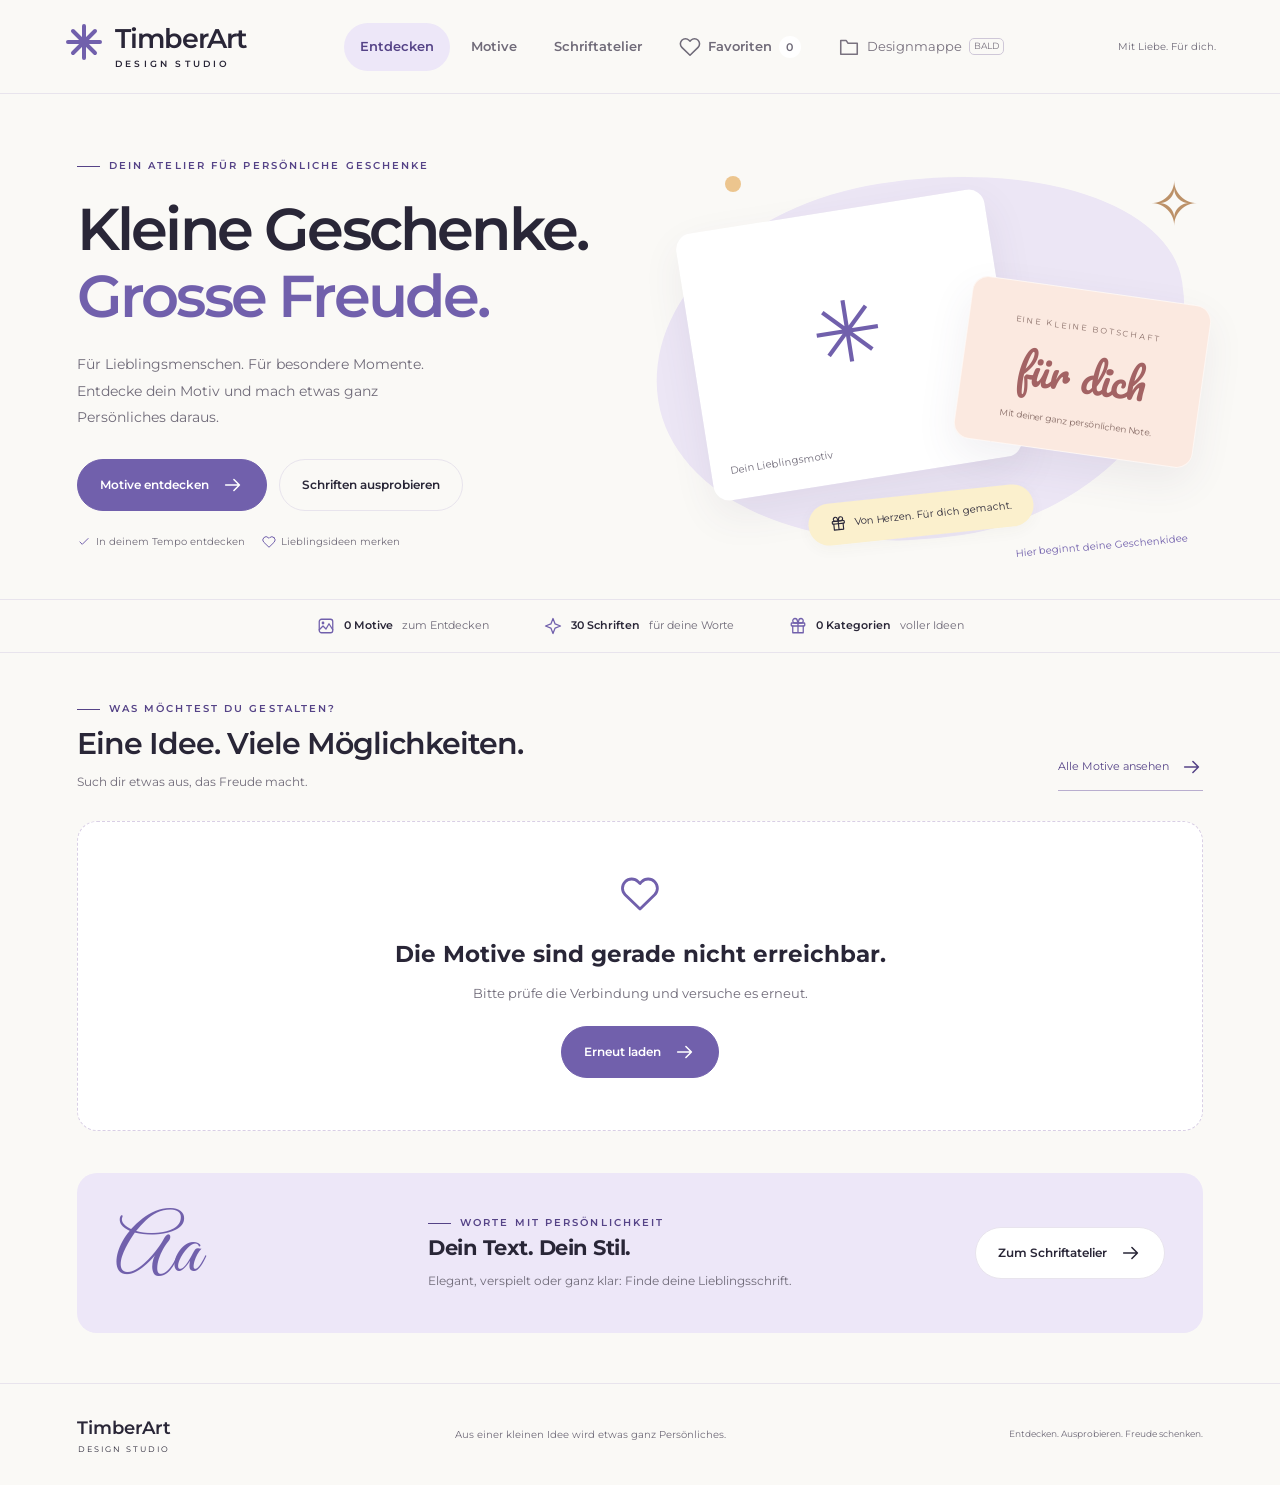
==== commit 5ad3ec35: "Build phase one gift studio interface" ====
--- a/index.html
+++ b/index.html
@@ -52,19 +52,22 @@
         .spinner { display: inline-block; width: 20px; height: 20px; border: 3px solid #e0e0e0; border-top-color: #2d5016; border-radius: 50%; animation: spin 0.8s linear infinite; margin-right: 0.5rem; }
         @keyframes spin { to { transform: rotate(360deg); } }
     </style>
+    <meta name="theme-color" content="#7160ac">
+    <link rel="stylesheet" href="studio.css">
 </head>
 <body>
-    <header>
-        <img id="logo" src="" alt="TimberArt Logo">
-        <h1>TimberArt Design Studio</h1>
-        <p>Personalisierte Designs für Holz, Alu & mehr</p>
+    <a class="skip-link" href="#content">Zum Inhalt</a>
+    <header class="studio-header">
+        <button class="brand" type="button" onclick="studioNavigate('home')" aria-label="TimberArt Startseite">
+            <span class="brand-symbol" aria-hidden="true"><svg viewBox="0 0 40 40"><path d="M20 4v32M4 20h32M9 9l22 22M9 31 31 9"/></svg></span>
+            <span>TimberArt<span class="brand-caption">DESIGN STUDIO</span></span>
+        </button>
+        <nav id="navContainer" aria-label="Hauptnavigation"></nav>
+        <span class="studio-note">Mit Liebe. Für dich.</span>
+        <img id="logo" class="source-logo" alt="TimberArt Logo" hidden>
     </header>
-    <nav id="navContainer">
-        <button class="nav-btn active" onclick="changeCategory(this, 'all')">Alle Designs</button>
-        <button class="nav-btn" onclick="changeCategory(this, 'schriften')">🔤 Schriften</button>
-        <button class="nav-btn" onclick="changeCategory(this, 'favorites')">❤️ Favoriten</button>
-    </nav>
-    <main><div id="content"></div></main>
+    <main id="studioMain"><div id="content" tabindex="-1"></div></main>
+    <footer class="studio-footer"><button class="footer-brand" onclick="studioNavigate('home')">TimberArt <span>Design Studio</span></button><p>Aus einer kleinen Idee wird etwas ganz Persönliches.</p><span>Entdecken. Ausprobieren. Freude schenken.</span></footer>
     <div id="imageModal" class="modal">
         <div class="modal-content" style="max-width: 700px;">
             <button class="modal-close" onclick="closeImageModal()">✕</button>
@@ -169,7 +172,7 @@
         ];
         const CONFIG = { GOOGLE_API_KEY: "AIzaSyBdzRgllKmDQzHeMaeAHzJpvqHOihWpRr4", LOGO_FOLDER_ID: "1REBMgt9gJepkNKkknX_Y1tnL1QknCxI1", MAIN_FOLDER_ID: "12OdcNV5wB5S1H471D0F8th9EJ2LFrJ6G", FORMSPREE_KEY: "xzebgwlg" };
         let allDesigns = [], allCategories = [], favorites = [], selectedFont = null, selectedDesign = null;
-        document.addEventListener("DOMContentLoaded", () => { loadFavorites(); loadLogo(); setupNavigation(); loadContent("all"); });
+        document.addEventListener("DOMContentLoaded", () => initStudio());
         async function setupNavigation() { try { const folders = await fetchGoogleDriveFiles(CONFIG.MAIN_FOLDER_ID); allCategories = folders.filter(f => f.mimeType === "application/vnd.google-apps.folder" && !f.name.includes("LOGO") && !f.name.includes("Schriften")).map(f => f.name).sort(); const nav = document.getElementById("navContainer"); nav.innerHTML = '<button class="nav-btn active" onclick="changeCategory(this, \'all\')">Alle Designs</button>'; allCategories.forEach(cat => { nav.innerHTML += `<button class="nav-btn" onclick="changeCategory(this, '${cat}')">${cat}</button>`; }); nav.innerHTML += '<button class="nav-btn" onclick="changeCategory(this, \'schriften\')">🔤 Schriften</button>'; nav.innerHTML += '<button class="nav-btn" onclick="changeCategory(this, \'favorites\')">❤️ Favoriten</button>'; } catch (e) { console.log("Categories error:", e); } }
         function changeCategory(btn, cat) { document.querySelectorAll(".nav-btn").forEach(b => b.classList.remove("active")); btn.classList.add("active"); loadContent(cat); }
         async function loadLogo() { try { const files = await fetchGoogleDriveFiles(CONFIG.LOGO_FOLDER_ID); if (files && files.length > 0) { const logoFile = files.find(f => f.name.match(/\.(jpg|jpeg|png|gif|svg)$/i)); if (logoFile) { document.getElementById("logo").src = `https://drive.google.com/thumbnail?id=${logoFile.id}&sz=w200`; } } } catch (e) { console.log("Logo error:", e); } }
@@ -198,5 +201,6 @@
         function toggleFavorite(e, id) { e.stopPropagation(); favorites = favorites.includes(id) ? favorites.filter(f => f !== id) : [...favorites, id]; localStorage.setItem("timberart-favorites", JSON.stringify(favorites)); }
         document.addEventListener('keydown', (e) => { if (e.key === 'Escape') { closeImageModal(); closeDesignOrderForm(); closeModal(); } });
     </script>
+    <script src="studio.js"></script>
 </body>
 </html>
--- a/studio.css
+++ b/studio.css
@@ -0,0 +1,15 @@
+/* Phase 1: presentation only; Drive and order integrations remain in index.html. */
+:root{--ink:#292637;--muted:#706b79;--purple:#7160ac;--purple-dark:#554387;--lavender:#ede7f8;--paper:#faf9f6;--line:#e8e4ed;--peach:#fae5dc;--mint:#e6efe6;--yellow:#fbf0cd}
+html{scroll-behavior:smooth;scroll-padding-top:105px}body{background:var(--paper);color:var(--ink);font-family:'Montserrat',sans-serif;font-size:15px;line-height:1.6}button,input,select,textarea{font:inherit}button,a{-webkit-tap-highlight-color:transparent}button{cursor:pointer}button:disabled{cursor:default}button:focus-visible,a:focus-visible,input:focus-visible,select:focus-visible,[tabindex]:focus-visible{outline:3px solid var(--purple);outline-offset:4px}button{touch-action:manipulation}svg{width:22px;height:22px;fill:none;stroke:currentColor;stroke-width:1.7;stroke-linecap:round;stroke-linejoin:round;flex-shrink:0}.skip-link{position:fixed;top:-80px;left:20px;background:white;padding:12px;z-index:2000}.skip-link:focus{top:10px}
+.studio-header{position:sticky;top:0;z-index:30;display:flex;align-items:center;justify-content:space-between;gap:24px;height:94px;padding:0 5%;background:rgba(250,249,246,.97);border-bottom:1px solid var(--line);text-align:left}.brand{display:flex;align-items:center;gap:11px;border:0;background:none;color:var(--ink);font-size:27px;font-weight:600;letter-spacing:-1px;text-align:left;line-height:1.1;min-height:52px}.brand-symbol{font-size:44px;color:var(--purple);font-weight:400}.brand-caption{display:block;letter-spacing:3.2px;font-size:9px;margin-top:6px}.studio-header nav{display:flex;align-items:center;gap:5px;background:none;border:0;padding:0;flex-wrap:nowrap}.studio-header .nav-btn{border:0;border-radius:100px;padding:12px 16px;min-height:48px;color:var(--muted);font-size:13px;white-space:nowrap;display:flex;align-items:center;gap:7px;background:none;font-weight:600}.studio-header .nav-btn.active{background:var(--lavender);color:var(--purple-dark)}.studio-header .nav-btn:hover{background:#f0edf4;color:var(--purple-dark)}.studio-header .map-placeholder{color:#79727f;font-weight:400}.soon{font-size:9px;border:1px solid #cfc8d8;border-radius:5px;padding:0 4px;letter-spacing:.2px}.nav-count{background:white;border-radius:50%;min-width:22px;line-height:22px;text-align:center;font-size:11px}.studio-note{font-size:10px;color:var(--muted);white-space:nowrap}.source-logo[hidden]{display:none}main#studioMain{padding:0;max-width:1440px;margin:auto;min-height:65vh}.section-wrap{padding:0 6%}.hero{display:grid;grid-template-columns:1fr 1fr;align-items:center;gap:30px;padding:60px 6% 45px;min-height:490px}.eyebrow{font-size:10px;font-weight:600;letter-spacing:2.1px;text-transform:uppercase;color:var(--purple-dark);display:flex;align-items:center;gap:9px}.eyebrow:before{content:'';width:23px;height:1px;background:currentColor}.hero h1{font-size:clamp(42px,4.6vw,66px);line-height:1.13;letter-spacing:-2.8px;font-weight:600;margin:22px 0;color:var(--ink)}.hero h1 em{font-style:normal;color:var(--purple)}.hero-description{max-width:390px;font-size:14px;line-height:1.9;color:var(--muted)}.hero-actions{display:flex;gap:12px;flex-wrap:wrap;margin-top:28px}.action{display:inline-flex;align-items:center;justify-content:center;gap:13px;min-height:52px;padding:12px 22px;border-radius:100px;border:1px solid var(--line);background:white;font-weight:600;font-size:12px;color:var(--ink)}.action.primary{background:var(--purple);color:white;border-color:var(--purple)}.action.primary:hover{background:var(--purple-dark)}.action.secondary{background:transparent}.action.secondary:hover{background:var(--lavender)}.hero-footnote{margin-top:23px;display:flex;gap:17px;font-size:10px;color:var(--muted)}.hero-footnote span{display:flex;align-items:center;gap:5px}.hero-footnote svg{width:14px;height:14px;color:var(--purple)}
+.hero-art{position:relative;min-height:400px;isolation:isolate}.art-blob{position:absolute;inset:25px 12px 15px 0;background:#ece6f5;border-radius:47% 53% 48% 52%/50% 40% 60% 50%;transform:rotate(-9deg);z-index:-1}.art-dot{position:absolute;width:16px;height:16px;background:#ecc58e;border-radius:50%;top:22px;left:70px}.art-spark{position:absolute;right:4px;top:20px;font-size:60px;color:#bc9168;line-height:1}.art-card{position:absolute;background:white;box-shadow:0 16px 40px #4f3c6414;border:1px solid #fff9;border-radius:16px;overflow:hidden}.art-card.main{width:57%;left:7%;top:56px;transform:rotate(-9deg);padding:18px 18px 14px}.art-card.main img{width:100%;height:205px;object-fit:contain;background:#fff;border-radius:9px}.art-card.main .art-label{display:flex;justify-content:space-between;gap:10px;font-size:10px;padding-top:9px;color:var(--muted)}.art-card.script{width:44%;right:0;top:136px;transform:rotate(8deg);padding:23px 15px;background:#fbe9e0;text-align:center}.art-card.script small{font-size:8px;letter-spacing:2px;text-transform:uppercase;color:#876c66}.art-card.script strong{font-family:'Pacifico',cursive;display:block;font-size:41px;color:#a36364;font-weight:400;line-height:1.6;padding:6px 0}.art-card.script p{font-size:9px;color:#876c66}.art-sticker{position:absolute;bottom:18px;left:28%;background:var(--yellow);border-radius:80px;transform:rotate(-6deg);padding:13px 22px;font-size:10px;box-shadow:0 4px 15px #5040300a}.art-sticker svg{width:16px;height:16px;vertical-align:middle;margin-right:5px}.art-caption{position:absolute;bottom:0;right:15px;font-size:10px;color:var(--purple);transform:rotate(-5deg)}.studio-strip{display:flex;justify-content:center;gap:55px;border-top:1px solid var(--line);border-bottom:1px solid var(--line);padding:17px 20px;color:var(--muted);font-size:11px}.studio-strip strong{color:var(--ink);font-weight:600}.studio-strip span{display:flex;align-items:center;gap:9px}.studio-strip svg{color:var(--purple);width:18px;height:18px}.section-heading{display:flex;justify-content:space-between;align-items:end;gap:24px;margin:48px 0 25px}.section-heading h2,.page-heading h1{font-size:30px;line-height:1.3;font-weight:600;letter-spacing:-1px;margin:7px 0 0}.section-heading p,.page-heading p{font-size:12px;color:var(--muted);margin-top:9px}.text-link{background:none;border:0;border-bottom:1px solid #b9aecf;color:var(--purple-dark);font-size:11px;min-height:48px;display:flex;align-items:center;gap:12px;white-space:nowrap}.category-grid{display:grid;grid-template-columns:repeat(3,minmax(0,1fr));gap:20px}.category-card{border:1px solid var(--line);background:white;overflow:hidden;border-radius:17px;position:relative;transition:transform .2s,box-shadow .2s;cursor:pointer}.category-open{display:block;width:100%;padding:0;border:0;background:none;text-align:left;color:var(--ink)}.category-picture{height:184px;position:relative;display:flex;align-items:center;justify-content:center;padding:20px 35px}.category-picture img{width:100%;height:100%;object-fit:contain;mix-blend-mode:multiply}.category-number{position:absolute;top:13px;left:15px;font-size:9px;color:#756d79;letter-spacing:1px}.category-info{display:flex;justify-content:space-between;align-items:center;padding:18px 20px;gap:10px;min-height:83px}.category-info h3{font-size:13px;line-height:1.5;font-weight:600}.category-info p{font-size:10px;color:var(--muted);margin-top:3px}.round-arrow{width:36px;height:36px;border-radius:50%;background:var(--paper);display:grid;place-items:center;flex-shrink:0}.round-arrow svg{width:17px;height:17px}.category-open:hover .round-arrow{background:var(--lavender);color:var(--purple)}.category-card:hover{transform:translateY(-3px);box-shadow:0 8px 25px #40324a0a}.font-banner{margin:42px 0 50px;display:flex;align-items:center;justify-content:space-between;gap:30px;padding:32px 38px;background:var(--lavender);border-radius:20px;position:relative;overflow:hidden}.font-banner .type-art{font-family:'Great Vibes',cursive;color:var(--purple);font-size:80px;line-height:1.2;min-width:130px}.font-banner h2{font-size:21px;letter-spacing:-.5px}.font-banner p{font-size:12px;color:var(--muted);margin-top:6px}.studio-footer{border-top:1px solid var(--line);margin-top:32px;padding:30px 6%;display:flex;gap:24px;align-items:center;justify-content:space-between;color:var(--muted);font-size:10px}.footer-brand{font-size:18px;font-weight:600;background:none;border:0;color:var(--ink)}.footer-brand span{display:block;font-size:8px;font-weight:400;letter-spacing:2px;text-transform:uppercase}.studio-footer>span{font-size:9px}
+.page-wrap{padding:38px 6% 15px}.breadcrumb{font-size:11px;color:var(--muted);display:flex;align-items:center;gap:10px}.breadcrumb button{border:0;background:none;color:var(--purple-dark);min-height:48px}.page-heading{margin:8px 0 25px;display:flex;align-items:center;justify-content:space-between;gap:20px}.heading-count{font-size:11px;border:1px solid var(--line);border-radius:100px;padding:9px 15px;white-space:nowrap;color:var(--muted)}.gallery-toolbar{display:flex;gap:14px;align-items:center;margin:25px 0 26px;flex-wrap:wrap}.search-wrap{display:flex;align-items:center;gap:10px;background:white;border:1px solid var(--line);border-radius:12px;padding:0 15px;flex:1;min-width:190px;color:var(--muted)}.search-wrap input{width:100%;border:0;background:none;min-height:52px;color:var(--ink);outline-offset:0;font-size:13px}.category-select{background:white;border:1px solid var(--line);border-radius:12px;color:var(--ink);padding:12px;min-height:54px;font-size:12px;max-width:100%}.result-count{font-size:11px;color:var(--muted);margin-left:auto}.grid-5{display:grid;grid-template-columns:repeat(3,minmax(0,1fr));gap:22px;margin-bottom:35px}.design-card,.font-card{border:1px solid var(--line);border-radius:17px;overflow:hidden;background:white;position:relative;transition:box-shadow .2s,transform .2s}.design-card:hover,.font-card:hover{border-color:#c8bcdf;box-shadow:0 10px 30px #5040680a;transform:translateY(-2px)}.design-open,.font-open{display:block;border:0;background:none;width:100%;padding:0;text-align:left;color:var(--ink)}.design-card .design-open img{width:100%;height:auto;aspect-ratio:1.12;object-fit:contain;background:white;padding:25px}.design-card .info,.font-card .info{padding:16px 19px;border-top:1px solid #f3f0f4}.design-card .name,.font-card .name{font-size:12px;font-weight:600;color:var(--ink);overflow-wrap:anywhere;line-height:1.65}.design-card .description,.font-card .description{font-size:10px;color:var(--muted);margin-top:4px}.favorite-btn{width:48px;height:48px;right:10px;top:10px;border:1px solid var(--line);background:#fffffff5;box-shadow:0 2px 8px #00000005;color:var(--muted)}.favorite-btn[aria-pressed=true]{background:var(--lavender);color:var(--purple);border-color:#d7c9eb}.favorite-btn[aria-pressed=true] svg{fill:var(--purple)}.font-card .preview{height:190px;background:#f2eef9;color:var(--purple-dark);padding:22px;font-size:33px;text-align:center;overflow-wrap:anywhere}.font-card:nth-child(3n+2) .preview{background:#faeae2;color:#9a5c4f}.font-card:nth-child(3n+3) .preview{background:#eaf0e8;color:#55755c}.empty-state{border:1px dashed #d9cfe5;border-radius:20px;padding:52px 24px;text-align:center;background:white;margin:30px 0}.empty-state>svg{width:40px;height:40px;color:var(--purple);margin-bottom:15px}.empty-state h2{font-size:23px;margin-bottom:10px}.empty-state p{font-size:13px;color:var(--muted);max-width:460px;margin:0 auto 22px}.loading{padding:70px 20px;color:var(--muted);font-size:13px}.spinner{border-color:#e5dff0;border-top-color:var(--purple);vertical-align:middle}.image-fallback{display:flex;flex-direction:column;align-items:center;justify-content:center;aspect-ratio:1.12;background:#f3eff8;gap:10px;color:var(--muted);font-size:11px;padding:24px}.image-fallback button{background:white;border:1px solid var(--line);border-radius:30px;padding:10px 17px;min-height:48px}.load-warning{background:var(--yellow);padding:15px 20px;border-radius:12px;margin:15px 0;font-size:12px}
+.modal{background:#25213285;backdrop-filter:blur(7px);padding:20px}.modal-content{border-radius:24px;border:1px solid #ffffff55;padding:36px;box-shadow:0 25px 100px #21193526;max-width:850px}.modal-close{width:48px;height:48px;background:white;border:1px solid var(--line);border-radius:50%;z-index:2;display:grid;place-items:center;font-size:20px;top:12px;right:12px}.modal-close:hover{color:var(--purple)}#imageModal .modal-content{max-width:900px!important}#modalImage{height:55vh!important;object-fit:contain;background:#fff;border-radius:16px!important}#modalTitle{color:var(--ink);padding-right:25px;overflow-wrap:anywhere}.modal-step h2,#designOrderModal h2{color:var(--ink)!important}.btn-primary,.btn-secondary{border-radius:100px;min-height:52px;padding:13px 23px;font-size:13px}.btn-primary{background:var(--purple)}.btn-primary:hover{background:var(--purple-dark)}.btn-secondary{background:#efedf3;color:var(--ink);border:0;margin:0}.modal-buttons{align-items:center}.modal-buttons .btn-primary{width:auto;flex:1}.form-group input,.form-group textarea{border-radius:10px;min-height:50px;font-size:16px}.form-group label{font-size:13px;color:var(--ink)}.order-form{border-radius:16px;background:#f7f5fa}.design-info{border-radius:12px;background:var(--lavender);border-color:var(--purple)}#customText{border-color:#b8a8d4!important;border-radius:12px!important}#livePreview{border-color:var(--line)!important}#step1>div:nth-of-type(1){background:#f5f2fa!important;border-radius:16px!important}#step1>div:nth-of-type(2){background:#f5f2fa!important;border-color:var(--purple)!important;border-radius:14px!important}#step1 strong,#selectedFontName{color:var(--purple-dark)!important}#selection-summary{background:var(--lavender)!important;border-color:var(--purple)!important}.sr-only{position:absolute;width:1px;height:1px;padding:0;margin:-1px;overflow:hidden;clip:rect(0,0,0,0);white-space:nowrap;border:0}
+@media(min-width:1400px){.grid-5{grid-template-columns:repeat(4,minmax(0,1fr))}}@media(max-width:1100px){.studio-header{padding:0 4%;gap:12px}.studio-note{display:none}.studio-header .nav-btn{padding:12px}.hero{padding-top:42px}.hero h1{font-size:47px}.hero-art{min-height:365px}.art-card.main img{height:180px}.art-card.script strong{font-size:34px}.studio-strip{gap:27px}.category-picture{height:165px}.section-wrap,.page-wrap{padding-left:4%;padding-right:4%}.font-banner{padding:26px}.font-banner .type-art{font-size:65px;min-width:90px}}
+@media(max-width:760px){.studio-header{height:auto;min-height:85px;padding:14px 5% 0;display:block}.brand{font-size:24px;margin:0 auto 9px;justify-content:center}.brand-caption{font-size:8px}.brand-symbol{font-size:33px}.studio-header nav{justify-content:center;gap:0;overflow-x:auto}.studio-header .nav-btn{font-size:10px;padding:11px 10px;min-height:48px;border-radius:12px 12px 0 0}.studio-header .nav-btn svg{width:17px;height:17px}.studio-header .map-placeholder{display:none}.hero{grid-template-columns:1fr;padding:35px 6% 25px;gap:10px}.hero h1{font-size:44px;letter-spacing:-2px;margin:18px 0}.hero-description{font-size:13px;max-width:430px}.hero-art{min-height:335px;max-width:450px;width:100%;margin:auto}.art-card.main img{height:175px}.art-card.script{top:110px}.art-card.main{top:35px}.art-sticker{bottom:0}.art-caption{bottom:5px;right:0;font-size:8px}.hero-footnote{gap:12px;font-size:9px}.studio-strip{gap:15px;font-size:9px;padding:15px 12px;flex-wrap:wrap}.studio-strip svg{width:15px}.section-heading{margin-top:32px;align-items:start;gap:15px}.section-heading h2,.page-heading h1{font-size:25px}.section-heading p{font-size:11px}.section-heading .text-link{font-size:10px;gap:5px}.eyebrow{font-size:9px}.category-grid{grid-template-columns:repeat(2,minmax(0,1fr));gap:12px}.category-picture{height:145px;padding:26px 18px 14px}.category-info{padding:13px;min-height:92px}.category-info h3{font-size:11px}.category-info p{font-size:9px}.round-arrow{width:27px;height:27px}.font-banner{padding:24px;gap:15px;flex-wrap:wrap;margin:30px 0}.font-banner .type-art{font-size:60px;min-width:65px}.font-banner h2{font-size:18px}.font-banner>div:nth-child(2){flex:1}.font-banner .action{width:100%}.studio-footer{flex-wrap:wrap;justify-content:center;text-align:center;padding:25px;gap:15px}.studio-footer>span{display:none}.grid-5{grid-template-columns:repeat(2,minmax(0,1fr));gap:12px}.design-card .design-open img{padding:14px;aspect-ratio:1}.design-card .info,.font-card .info{padding:12px}.design-card .name,.font-card .name{font-size:10px}.favorite-btn{top:6px;right:6px;width:48px;height:48px}.favorite-btn svg{width:19px}.page-wrap{padding-top:20px}.gallery-toolbar{gap:10px}.category-select{width:100%}.result-count{width:100%;margin:0}.page-heading{align-items:start}.heading-count{font-size:9px;padding:7px 9px}.font-card .preview{height:155px;font-size:25px}.modal{padding:10px}.modal-content{width:100%;max-height:94vh;padding:25px 18px;border-radius:19px}.modal-step h2{padding-right:35px;font-size:18px}#livePreview{font-size:40px!important;padding:20px!important}#alphabetPreview{font-size:18px!important}.modal-buttons{gap:10px}#modalImage{height:48vh!important}.empty-state h2{font-size:20px}.hero-actions .action{padding:12px 17px;font-size:11px}}
+@media(prefers-reduced-motion:reduce){html{scroll-behavior:auto}*,*:before,*:after{animation:none!important;transition:none!important}}
+/* Readable labels at arm's length on the stand tablet and on phones. */
+.category-info h3{font-size:14px}.category-info p{font-size:12px}.design-card .name,.font-card .name{font-size:14px}.design-card .description,.font-card .description{font-size:12px}.studio-header .nav-btn{font-size:13px}.brand-symbol{font-family:Arial,sans-serif;font-variant-emoji:text}
+@media(max-width:760px){.studio-header .nav-btn{font-size:11px}.category-info h3{font-size:13px}.category-info p{font-size:11px}.category-info{min-height:100px}.design-card .name,.font-card .name{font-size:12px}.design-card .description,.font-card .description{font-size:11px}}
+
+.brand-symbol svg{width:40px;height:40px;stroke-width:4;stroke-linecap:round}
